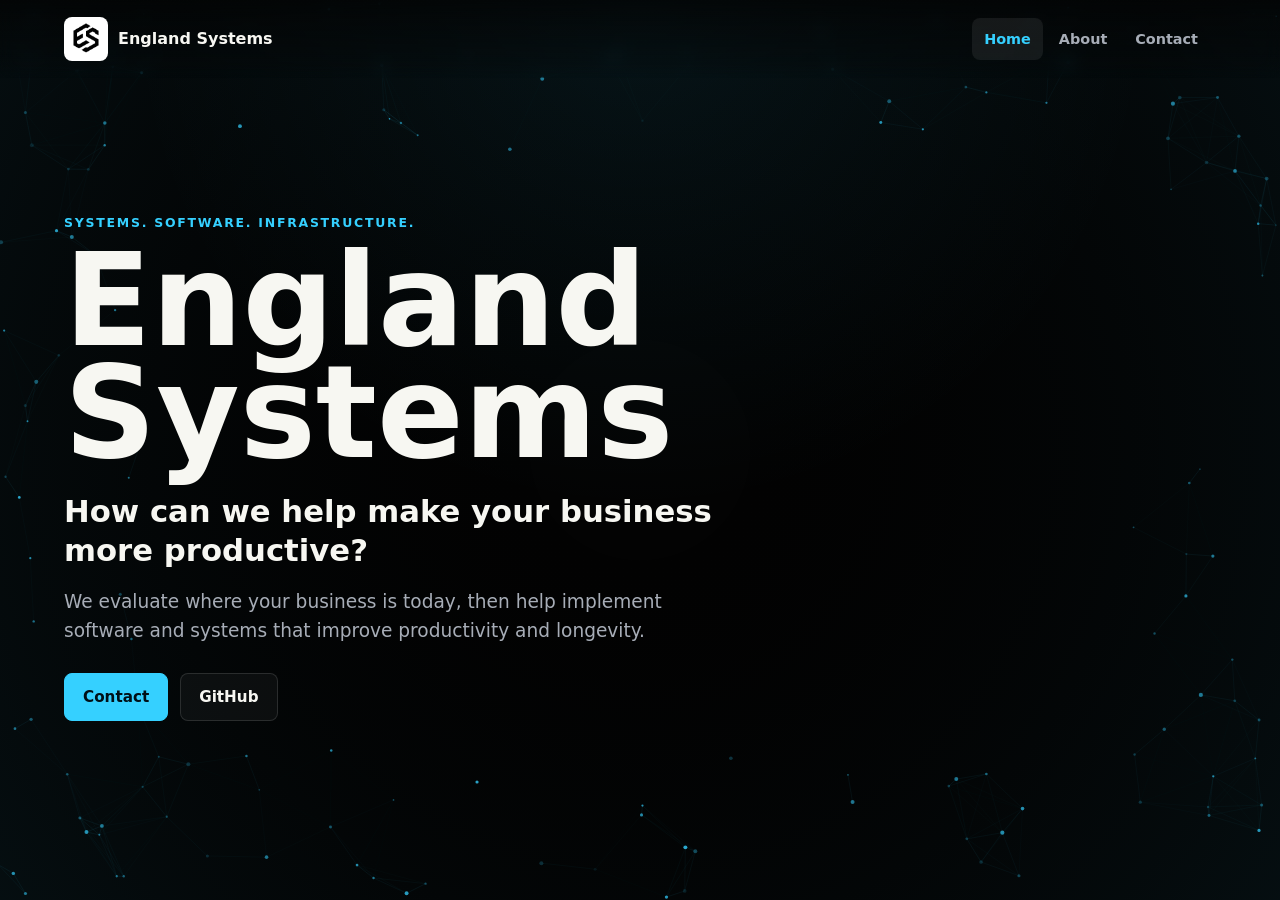
==== static/index.html @ 04001936 "init" ====
<!doctype html>
<html lang="en">
  <head>
    <meta charset="utf-8" />
    <meta name="viewport" content="width=device-width, initial-scale=1" />
    <title>England Systems</title>
    <link rel="stylesheet" href="/static/styles.css" />
  </head>
  <body data-active-section="home">
    <canvas id="edge-particles" aria-hidden="true"></canvas>

    <header class="site-header" aria-label="Primary">
      <a class="brand" href="#home" aria-label="England Systems home" data-section-link>
        <span class="brand-mark">
          <img src="/static/logo.png" alt="" />
        </span>
        <span class="brand-name">England Systems</span>
      </a>
      <button class="nav-toggle" type="button" aria-controls="primary-navigation" aria-expanded="false" aria-label="Open navigation">
        <span></span>
        <span></span>
        <span></span>
      </button>
      <nav class="site-nav" id="primary-navigation" aria-label="Page sections">
        <a href="#home" data-section-link>Home</a>
        <a href="#about" data-section-link>About</a>
        <a href="#contact" data-section-link>Contact</a>
      </nav>
    </header>

    <main class="home-page">
      <section class="hero home-section is-active" id="home" aria-labelledby="hero-title" data-section-panel>
        <div class="hero-copy">
          <p class="eyebrow">Systems. Software. Infrastructure.</p>
          <h1 id="hero-title">England Systems</h1>
          <p class="lede">
            How can we help make your business more productive?
          </p>
          <p class="hero-support">
            We evaluate where your business is today, then help implement
            software and systems that improve productivity and longevity.
          </p>
          <div class="hero-actions" aria-label="Page actions">
            <a class="button primary" href="#contact" data-section-link>Contact</a>
            <a class="button secondary" href="https://github.com/phillip-england/englandsystems">GitHub</a>
          </div>
        </div>
      </section>

      <section class="about-section home-section" id="about" aria-labelledby="about-title" data-section-panel hidden>
        <div class="about-copy">
          <p class="eyebrow">About</p>
          <div class="about-heading">
            <h2 id="about-title">From Chick-fil-A to Software Development</h2>
            <figure class="about-photo">
              <img src="/static/me.webp" alt="Phillip England" />
              <figcaption>Phillip England, founder of England Systems</figcaption>
            </figure>
          </div>
          <p>
            England Systems grew out of my work in finance across two
            Chick-fil-A locations in Tulsa, Oklahoma. I taught myself software
            development by solving real operational problems: invoices,
            translation workflows, birthday-message automation, websites,
            reporting graphs, and tools that made work clearer.
          </p>
          <p>
            The work starts by understanding how the business actually runs,
            then removing friction with practical systems, useful software,
            better documentation, or team education.
          </p>
        </div>
      </section>

      <section class="home-contact home-section" id="contact" aria-labelledby="contact-title" data-section-panel hidden>
        <div class="contact-layout">
          <form class="contact-form" action="/contact" method="post">
            <div class="form-heading">
              <p class="eyebrow">Contact</p>
              <h2 id="contact-title">How can we help?</h2>
            </div>
            <label>
              <span>Name</span>
              <input name="name" autocomplete="name" maxlength="120" required />
            </label>
            <label>
              <span>Email</span>
              <input type="email" name="email" autocomplete="email" maxlength="254" required />
            </label>
            <label>
              <span>Phone</span>
              <input type="tel" name="phone" autocomplete="tel" maxlength="40" />
            </label>
            <label>
              <span>How can we help?</span>
              <textarea name="message" maxlength="1000" data-character-counter required></textarea>
              <small class="character-count" data-character-count>1000 characters left</small>
            </label>
            <button class="button primary" type="submit">Send</button>
          </form>
        </div>
      </section>
    </main>

    <script src="/static/particles.js"></script>
    <script src="/static/app.js"></script>
  </body>
</html>
---- static/styles.css ----
:root {
  color-scheme: dark;
  --bg: #030303;
  --text: #f7f7f2;
  --muted: #a7adb7;
  --accent: #35d0ff;
  --accent-yellow: #ffd84d;
  --accent-green: #44d47e;
  --line: rgba(255, 255, 255, 0.12);
  --page-x: clamp(20px, 5vw, 64px);
  --section-top: clamp(96px, 16vh, 148px);
  --section-bottom: clamp(64px, 12vh, 112px);
}

* {
  box-sizing: border-box;
}

html,
body {
  min-height: 100%;
}

html {
  scroll-behavior: smooth;
}

body {
  margin: 0;
  overflow-x: hidden;
  background: var(--bg);
  color: var(--text);
  font-family:
    Inter, ui-sans-serif, system-ui, -apple-system, BlinkMacSystemFont, "Segoe UI",
    sans-serif;
  letter-spacing: 0;
}

body[data-active-section="about"] {
  --accent: var(--accent-yellow);
}

body[data-active-section="contact"] {
  --accent: var(--accent-green);
}

main {
  view-transition-name: page;
}

::view-transition-old(page),
::view-transition-new(page) {
  animation-duration: 420ms;
  animation-timing-function: ease;
}

::view-transition-old(page) {
  animation-name: page-fade-out;
}

::view-transition-new(page) {
  animation-name: page-fade-in;
}

@keyframes page-fade-out {
  from {
    opacity: 1;
  }

  to {
    opacity: 0;
  }
}

@keyframes page-fade-in {
  from {
    opacity: 0;
  }

  to {
    opacity: 1;
  }
}

#edge-particles {
  position: fixed;
  inset: 0;
  z-index: 0;
  width: 100%;
  height: 100%;
  pointer-events: none;
}

.site-header {
  position: fixed;
  top: 0;
  left: 0;
  z-index: 5;
  display: flex;
  align-items: center;
  justify-content: space-between;
  width: 100%;
  min-height: 66px;
  padding: 10px 12px;
  border: 0;
  border-radius: 0;
  background: transparent;
  box-shadow: none;
  pointer-events: none;
}

.brand {
  display: inline-flex;
  align-items: center;
  gap: 14px;
  color: var(--text);
  pointer-events: auto;
  text-decoration: none;
}

.brand-mark {
  display: grid;
  width: 42px;
  height: 42px;
  place-items: center;
  overflow: hidden;
  border: 1px solid var(--line);
  border-radius: 8px;
  background: #ffffff;
}

.brand-mark img {
  width: 100%;
  height: 100%;
  object-fit: cover;
}

.brand-name {
  font-size: 0.98rem;
  font-weight: 650;
}

.nav-toggle {
  position: relative;
  display: none;
  width: 40px;
  height: 40px;
  align-items: center;
  justify-content: center;
  border: 1px solid var(--line);
  border-radius: 8px;
  background: rgba(255, 255, 255, 0.08);
  cursor: pointer;
  pointer-events: auto;
}

.nav-toggle span {
  position: absolute;
  width: 18px;
  height: 2px;
  border-radius: 999px;
  background: var(--text);
  transition: transform 180ms ease, opacity 180ms ease;
}

.nav-toggle span:nth-child(1) {
  transform: translateY(-6px);
}

.nav-toggle span:nth-child(3) {
  transform: translateY(6px);
}

.nav-toggle[aria-expanded="true"] span:nth-child(1) {
  transform: rotate(45deg);
}

.nav-toggle[aria-expanded="true"] span:nth-child(2) {
  opacity: 0;
}

.nav-toggle[aria-expanded="true"] span:nth-child(3) {
  transform: rotate(-45deg);
}

.nav-toggle:focus-visible {
  outline: 2px solid var(--accent);
  outline-offset: 2px;
}

.site-nav {
  display: flex;
  align-items: center;
  gap: 4px;
  padding: 4px;
  pointer-events: auto;
}

.site-nav a {
  display: inline-flex;
  min-height: 38px;
  align-items: center;
  border-radius: 8px;
  padding: 0 13px;
  color: var(--muted);
  font-size: 0.9rem;
  font-weight: 700;
  text-decoration: none;
}

.site-nav a:hover,
.site-nav a:focus-visible,
.site-nav a[aria-current="page"] {
  background: rgba(255, 255, 255, 0.07);
  color: var(--accent);
  outline: none;
}

.home-page {
  position: relative;
  z-index: 1;
  height: 100svh;
  min-height: 100svh;
  overflow: hidden;
}

.home-section {
  position: absolute;
  inset: 0;
  opacity: 0;
  overflow-x: hidden;
  overflow-y: auto;
  pointer-events: none;
  transform: translateY(14px);
  transition:
    opacity 360ms ease,
    transform 360ms ease;
}

.home-section.is-active {
  opacity: 1;
  pointer-events: auto;
  transform: translateY(0);
}

.hero {
  position: relative;
  display: grid;
  min-height: 100%;
  align-items: center;
  justify-items: center;
  padding: clamp(112px, 17vh, 150px) clamp(20px, 5vw, 64px) 16vh;
  text-align: left;
}

.contact-page {
  --accent: var(--accent-green);
  position: relative;
  z-index: 1;
  display: grid;
  min-height: calc(100svh - 88px);
  align-items: center;
  justify-items: center;
  padding: 32px clamp(20px, 5vw, 64px) 10vh;
}

.contact-layout {
  display: grid;
  width: min(640px, 100%);
  justify-self: center;
}

.contact-form {
  position: relative;
  display: grid;
  gap: 18px;
  width: 100%;
  padding: clamp(20px, 3vw, 30px);
  overflow: hidden;
  border: 1px solid rgba(255, 255, 255, 0.18);
  border-radius: 8px;
  background:
    linear-gradient(145deg, rgba(255, 255, 255, 0.14), rgba(255, 255, 255, 0.06)),
    rgba(7, 13, 18, 0.78);
  box-shadow:
    0 24px 80px rgba(0, 0, 0, 0.34),
    inset 0 1px 0 rgba(255, 255, 255, 0.12);
  backdrop-filter: blur(18px);
}

.contact-form::before {
  content: "";
  position: absolute;
  inset: 0 0 auto;
  height: 3px;
  background: linear-gradient(90deg, var(--accent), rgba(255, 255, 255, 0.28));
  pointer-events: none;
}

.form-heading {
  display: grid;
  gap: 8px;
  margin-bottom: 8px;
  padding-bottom: 4px;
}

.form-heading .eyebrow {
  margin: 0;
}

.form-heading h1,
.form-heading h2 {
  max-width: 12ch;
  margin: 0;
  font-size: clamp(2.25rem, 7vw, 4.5rem);
  line-height: 0.98;
  letter-spacing: 0;
}

.contact-form label {
  display: grid;
  gap: 8px;
}

.contact-form span {
  color: rgba(247, 247, 242, 0.86);
  font-size: 0.82rem;
  font-weight: 700;
}

.contact-form small {
  color: var(--muted);
  font-size: 0.78rem;
}

.contact-form input,
.contact-form textarea {
  width: 100%;
  border: 1px solid rgba(255, 255, 255, 0.16);
  border-radius: 8px;
  background: rgba(0, 0, 0, 0.34);
  color: var(--text);
  font: inherit;
  line-height: 1.4;
  outline: none;
  transition:
    border-color 160ms ease,
    background 160ms ease,
    box-shadow 160ms ease;
}

.contact-form input {
  min-height: 46px;
  padding: 0 13px;
}

.contact-form textarea {
  resize: vertical;
  min-height: 150px;
  padding: 12px 13px;
}

.contact-form input:focus,
.contact-form textarea:focus {
  border-color: var(--accent);
  background: rgba(0, 0, 0, 0.44);
  box-shadow: 0 0 0 3px color-mix(in srgb, var(--accent) 24%, transparent);
}

.contact-form .button {
  width: fit-content;
  cursor: pointer;
  box-shadow: 0 12px 32px color-mix(in srgb, var(--accent) 24%, transparent);
  transition:
    transform 160ms ease,
    box-shadow 160ms ease,
    filter 160ms ease;
}

.contact-form .button:hover,
.contact-form .button:focus-visible {
  filter: brightness(1.08);
  transform: translateY(-1px);
  box-shadow: 0 16px 40px color-mix(in srgb, var(--accent) 32%, transparent);
}

.form-alert,
.form-success {
  margin: 0;
  border: 1px solid var(--line);
  border-radius: 8px;
  padding: 12px 13px;
  font-size: 0.9rem;
  line-height: 1.4;
}

.form-alert {
  border-color: rgba(255, 92, 92, 0.45);
  background: rgba(255, 92, 92, 0.12);
  color: #ffdada;
}

.form-success {
  border-color: rgba(68, 212, 126, 0.45);
  background: rgba(68, 212, 126, 0.12);
  color: #d9ffe7;
}

.inline-form {
  margin: 0;
}

.inline-form button {
  display: inline-flex;
  min-height: 38px;
  align-items: center;
  border: 0;
  border-radius: 8px;
  padding: 0 13px;
  background: transparent;
  color: var(--muted);
  cursor: pointer;
  font: inherit;
  font-size: 0.9rem;
  font-weight: 700;
}

.inline-form button:hover,
.inline-form button:focus-visible {
  background: rgba(255, 255, 255, 0.07);
  color: var(--text);
  outline: none;
}

.admin-dashboard {
  position: relative;
  z-index: 1;
  min-height: 100svh;
  padding: clamp(104px, 14vh, 132px) clamp(20px, 5vw, 64px) 10vh;
}

.admin-shell {
  display: grid;
  gap: 26px;
  width: min(900px, 100%);
}

.admin-heading {
  display: grid;
  gap: 8px;
}

.admin-heading .eyebrow {
  margin: 0;
}

.admin-heading h1 {
  max-width: none;
  margin: 0;
  font-size: clamp(2.75rem, 8vw, 6.25rem);
  line-height: 0.95;
}

.message-list {
  display: grid;
  gap: 14px;
}

.message-item {
  display: grid;
  gap: 16px;
  border: 1px solid var(--line);
  border-radius: 8px;
  padding: clamp(16px, 3vw, 24px);
  background: rgba(255, 255, 255, 0.075);
  backdrop-filter: blur(14px);
}

.message-meta {
  display: flex;
  flex-wrap: wrap;
  gap: 12px 20px;
  align-items: start;
  justify-content: space-between;
}

.message-meta h2 {
  margin: 0 0 5px;
  font-size: 1.1rem;
}

.message-meta a,
.message-meta time {
  color: var(--muted);
  font-size: 0.9rem;
}

.message-meta a {
  display: block;
}

.message-item p {
  margin: 0;
  color: var(--text);
  font-size: 1rem;
  line-height: 1.6;
  white-space: pre-wrap;
}

.message-item form {
  margin: 0;
}

.button.danger {
  color: #ffdada;
}

.empty-state {
  margin: 0;
  border-top: 1px solid var(--line);
  padding-top: 18px;
  color: var(--muted);
}

.hero-copy {
  width: min(760px, 100%);
  max-width: 760px;
}

.hero h1,
.hero .lede {
  margin-right: 0;
  margin-left: 0;
}

.about-section {
  --accent: var(--accent-yellow);
  display: grid;
  grid-template-columns: minmax(0, 1fr);
  min-height: 100%;
  align-items: center;
  padding: 13vh clamp(20px, 5vw, 64px) 13vh;
}

.about-copy {
  max-width: 760px;
}

.about-heading {
  display: flex;
  align-items: flex-start;
  gap: clamp(14px, 2vw, 24px);
}

.about-copy h2 {
  max-width: 13ch;
  margin: 0;
  font-size: clamp(2.55rem, 5vw, 5.5rem);
  line-height: 1;
  letter-spacing: 0;
}

.about-copy p {
  max-width: 650px;
  margin: 26px 0 0;
  color: var(--muted);
  font-size: clamp(1rem, 1.6vw, 1.16rem);
  line-height: 1.65;
}

.about-photo {
  flex: 0 0 clamp(82px, 10vw, 128px);
  margin: 0;
}

.about-photo img {
  display: block;
  width: 100%;
  aspect-ratio: 1;
  border: 1px solid var(--line);
  border-left: 4px solid var(--accent);
  border-radius: 50%;
  object-fit: cover;
  opacity: 0.88;
}

.about-photo figcaption {
  position: absolute;
  width: 1px;
  height: 1px;
  overflow: hidden;
  clip: rect(0 0 0 0);
  white-space: nowrap;
}

.home-contact {
  --accent: var(--accent-green);
  display: grid;
  min-height: 100%;
  align-items: center;
  padding: 13vh clamp(20px, 5vw, 64px) 14vh;
}

.home-contact .contact-form {
  border-color: rgba(68, 212, 126, 0.34);
  background:
    linear-gradient(145deg, rgba(68, 212, 126, 0.16), rgba(255, 255, 255, 0.055)),
    rgba(7, 18, 13, 0.82);
}

.home-contact .contact-form input:focus,
.home-contact .contact-form textarea:focus {
  border-color: var(--accent-green);
}

.eyebrow {
  margin: 0 0 18px;
  color: var(--accent);
  font-size: 0.82rem;
  font-weight: 700;
  letter-spacing: 0.14em;
  text-transform: uppercase;
}

h1 {
  max-width: 11ch;
  margin: 0;
  font-size: clamp(4rem, 13vw, 10.5rem);
  line-height: 0.88;
  letter-spacing: 0;
}

.lede {
  max-width: 720px;
  margin: 28px 0 0;
  color: var(--text);
  font-size: clamp(1.35rem, 2.7vw, 2rem);
  font-weight: 700;
  line-height: 1.25;
}

.hero-support {
  max-width: 640px;
  margin: 18px 0 0;
  color: var(--muted);
  font-size: clamp(1rem, 1.55vw, 1.18rem);
  line-height: 1.6;
}

.hero-actions {
  display: flex;
  flex-wrap: wrap;
  gap: 12px;
  justify-content: flex-start;
  margin-top: 34px;
}

.button {
  display: inline-flex;
  min-height: 46px;
  align-items: center;
  justify-content: center;
  border: 1px solid var(--line);
  border-radius: 8px;
  padding: 0 18px;
  color: var(--text);
  font-size: 0.95rem;
  font-weight: 700;
  text-decoration: none;
}

.button.primary {
  border-color: var(--accent);
  background: var(--accent);
  color: #001018;
}

.button.secondary {
  background: rgba(255, 255, 255, 0.04);
}

@media (max-width: 640px) {
  .site-header {
    top: 0;
    width: 100%;
    min-height: 60px;
    padding: 8px;
  }

  .brand-mark {
    width: 36px;
    height: 36px;
  }

  .brand {
    gap: 10px;
  }

  .brand-name {
    max-width: 88px;
    font-size: 0.86rem;
    line-height: 1.1;
  }

  .nav-toggle {
    display: inline-flex;
  }

  .site-nav {
    position: absolute;
    top: calc(100% + 4px);
    right: 8px;
    display: grid;
    min-width: 168px;
    gap: 4px;
    padding: 6px;
    border: 1px solid var(--line);
    border-radius: 8px;
    background: rgba(7, 13, 18, 0.92);
    box-shadow: 0 18px 42px rgba(0, 0, 0, 0.28);
    opacity: 0;
    pointer-events: none;
    transform: translateY(-6px);
    transition: opacity 160ms ease, transform 160ms ease;
    backdrop-filter: blur(16px);
  }

  .site-header.nav-open .site-nav {
    opacity: 1;
    pointer-events: auto;
    transform: translateY(0);
  }

  .site-nav a {
    min-height: 40px;
    justify-content: flex-start;
    padding: 0 12px;
    font-size: 0.88rem;
  }

  .inline-form button {
    width: 100%;
    min-height: 40px;
    justify-content: flex-start;
    padding: 0 12px;
    font-size: 0.88rem;
  }

  .hero {
    min-height: 100%;
    padding-top: 104px;
    padding-bottom: 12vh;
  }

  .about-section {
    grid-template-columns: 1fr;
    min-height: 100%;
    padding-top: 10vh;
    padding-bottom: 12vh;
  }

  .about-copy h2 {
    font-size: clamp(2.7rem, 12vw, 4.5rem);
  }

  .contact-page {
    min-height: calc(100svh - 76px);
    padding-top: 24px;
    padding-bottom: 8vh;
  }

  .home-contact {
    min-height: 100%;
    padding-top: 10vh;
    padding-bottom: 10vh;
  }

  .form-heading h1,
  .form-heading h2 {
    font-size: clamp(2.25rem, 13vw, 4rem);
  }

  .admin-dashboard {
    padding-top: 92px;
  }

  h1 {
    font-size: clamp(3.6rem, 19vw, 6.5rem);
  }
}

/* Mobile-first layout pass */
html {
  scroll-padding-top: 74px;
}

body {
  background:
    radial-gradient(circle at 50% 0%, rgba(53, 208, 255, 0.08), transparent 32rem),
    var(--bg);
}

.site-header {
  min-height: 64px;
  padding: 8px var(--page-x);
  background: linear-gradient(180deg, rgba(3, 3, 3, 0.88), rgba(3, 3, 3, 0.48) 72%, transparent);
  pointer-events: auto;
  backdrop-filter: blur(8px);
}

.brand {
  gap: 10px;
}

.brand-mark {
  width: 38px;
  height: 38px;
}

.brand-name {
  max-width: 112px;
  font-size: 0.9rem;
  line-height: 1.05;
}

.nav-toggle {
  display: inline-flex;
  flex: 0 0 auto;
}

.site-nav {
  position: absolute;
  top: calc(100% + 4px);
  right: var(--page-x);
  display: grid;
  min-width: 176px;
  gap: 4px;
  padding: 6px;
  border: 1px solid var(--line);
  border-radius: 8px;
  background: rgba(7, 13, 18, 0.94);
  box-shadow: 0 18px 42px rgba(0, 0, 0, 0.28);
  opacity: 0;
  pointer-events: none;
  transform: translateY(-6px);
  transition: opacity 160ms ease, transform 160ms ease;
  backdrop-filter: blur(16px);
}

.site-header.nav-open .site-nav {
  opacity: 1;
  pointer-events: auto;
  transform: translateY(0);
}

.site-nav a,
.inline-form button {
  min-height: 42px;
  justify-content: flex-start;
  padding: 0 12px;
  font-size: 0.9rem;
}

.hero {
  min-height: 100%;
  align-items: start;
  justify-items: start;
  padding: var(--section-top) var(--page-x) var(--section-bottom);
}

.hero-copy,
.about-copy,
.contact-layout {
  width: 100%;
  max-width: none;
  justify-self: start;
}

.eyebrow {
  margin-bottom: 14px;
  font-size: 0.78rem;
  line-height: 1.3;
}

h1 {
  max-width: 9ch;
  font-size: clamp(3.35rem, 17vw, 5rem);
  line-height: 0.9;
}

.lede {
  margin-top: 22px;
  font-size: clamp(1.12rem, 5.4vw, 1.45rem);
  line-height: 1.28;
}

.hero-support {
  margin-top: 16px;
  font-size: 1rem;
  line-height: 1.58;
}

.hero-actions {
  display: grid;
  grid-template-columns: minmax(0, 1fr) minmax(0, 1fr);
  gap: 10px;
  width: 100%;
  margin-top: 28px;
}

.button {
  min-height: 48px;
  padding: 0 14px;
}

.about-section {
  grid-template-columns: 1fr;
  min-height: 100%;
  align-items: start;
  padding: var(--section-top) var(--page-x) var(--section-bottom);
}

.about-heading {
  gap: 12px;
}

.about-copy h2 {
  max-width: 13ch;
  font-size: clamp(2.25rem, 9.4vw, 3.15rem);
  line-height: 1.04;
}

.about-copy p {
  margin-top: 18px;
  font-size: 1rem;
  line-height: 1.62;
}

.about-photo {
  flex-basis: 76px;
}

.home-contact {
  min-height: 100%;
  align-items: start;
  padding: var(--section-top) var(--page-x) var(--section-bottom);
}

.contact-page {
  min-height: 100svh;
  align-items: start;
  padding: var(--section-top) var(--page-x) var(--section-bottom);
}

.contact-form {
  gap: 16px;
  padding: clamp(22px, 6vw, 28px);
}

.form-heading h1,
.form-heading h2 {
  max-width: 10ch;
  font-size: clamp(2.15rem, 9.6vw, 3.15rem);
  line-height: 1.02;
}

.contact-form input {
  min-height: 48px;
}

.contact-form textarea {
  min-height: 138px;
}

.contact-form .button {
  width: 100%;
}

@media (max-width: 380px) {
  .brand-name {
    max-width: 86px;
  }

  .hero-actions {
    grid-template-columns: 1fr;
  }

  h1 {
    font-size: clamp(3rem, 16vw, 4.25rem);
  }
}

@media (min-width: 760px) {
  html {
    scroll-padding-top: 88px;
  }

  .site-header {
    min-height: 72px;
    padding: 12px var(--page-x);
    background: linear-gradient(180deg, rgba(3, 3, 3, 0.72), rgba(3, 3, 3, 0.22) 78%, transparent);
  }

  .brand-mark {
    width: 44px;
    height: 44px;
  }

  .brand-name {
    max-width: none;
    font-size: 1rem;
  }

  .nav-toggle {
    display: none;
  }

  .site-nav {
    position: static;
    display: flex;
    min-width: 0;
    border: 0;
    background: transparent;
    box-shadow: none;
    opacity: 1;
    pointer-events: auto;
    transform: none;
    backdrop-filter: none;
  }

  .site-nav a {
    justify-content: center;
  }

  .hero {
    align-items: center;
    justify-items: start;
    padding: var(--section-top) var(--page-x) var(--section-bottom);
  }

  .hero-copy {
    width: min(760px, 100%);
  }

  h1 {
    max-width: 11ch;
    font-size: clamp(5rem, 10vw, 10.5rem);
    line-height: 0.88;
  }

  .lede {
    font-size: clamp(1.4rem, 2.4vw, 2rem);
  }

  .hero-support {
    font-size: clamp(1rem, 1.45vw, 1.18rem);
  }

  .hero-actions {
    display: flex;
    width: auto;
    gap: 12px;
  }

  .button {
    padding: 0 18px;
  }

  .about-section {
    grid-template-columns: minmax(0, 1fr);
    min-height: 100%;
    align-items: center;
    justify-items: start;
    padding: var(--section-top) var(--page-x) var(--section-bottom);
  }

  .about-copy {
    max-width: 760px;
  }

  .about-copy h2 {
    max-width: 13ch;
    font-size: clamp(3.25rem, 5vw, 5.5rem);
  }

  .about-copy p {
    max-width: 650px;
    font-size: clamp(1rem, 1.35vw, 1.16rem);
  }

  .home-contact {
    min-height: 100%;
    align-items: center;
    justify-items: start;
    padding: var(--section-top) var(--page-x) var(--section-bottom);
  }

  .contact-layout {
    width: min(640px, 100%);
  }

  .contact-page {
    align-items: center;
    justify-items: start;
    padding: var(--section-top) var(--page-x) var(--section-bottom);
  }

  .contact-form {
    gap: 18px;
    padding: clamp(24px, 3vw, 30px);
  }

  .form-heading h1,
  .form-heading h2 {
    font-size: clamp(2.75rem, 5.2vw, 4.5rem);
  }

  .contact-form .button {
    width: fit-content;
  }
}
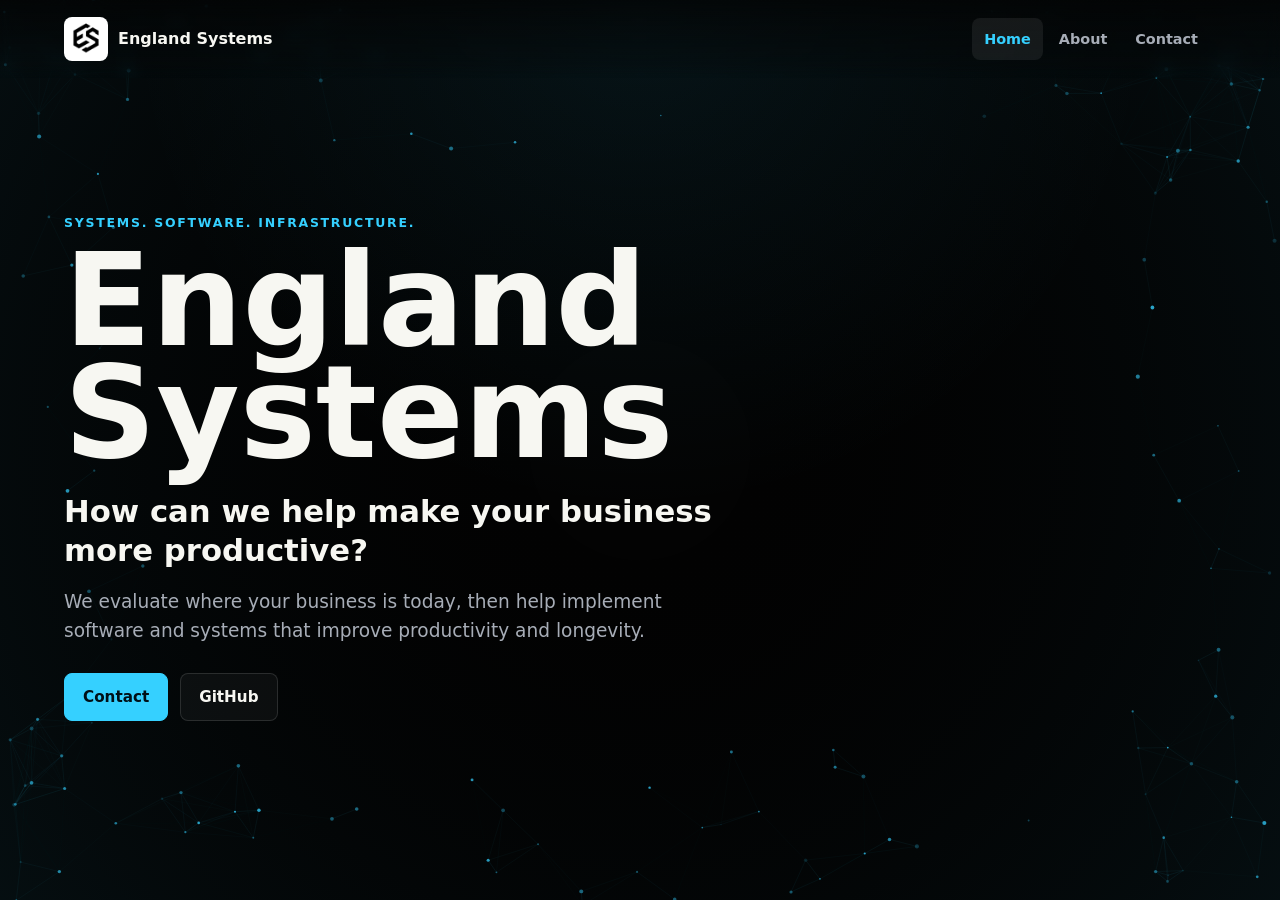
==== commit 5b2d3068: "resized logo" ====
--- a/static/index.html
+++ b/static/index.html
@@ -12,7 +12,7 @@
     <header class="site-header" aria-label="Primary">
       <a class="brand" href="#home" aria-label="England Systems home" data-section-link>
         <span class="brand-mark">
-          <img src="/static/logo.png" alt="" />
+          <img src="/static/logo.webp" alt="" />
         </span>
         <span class="brand-name">England Systems</span>
       </a>
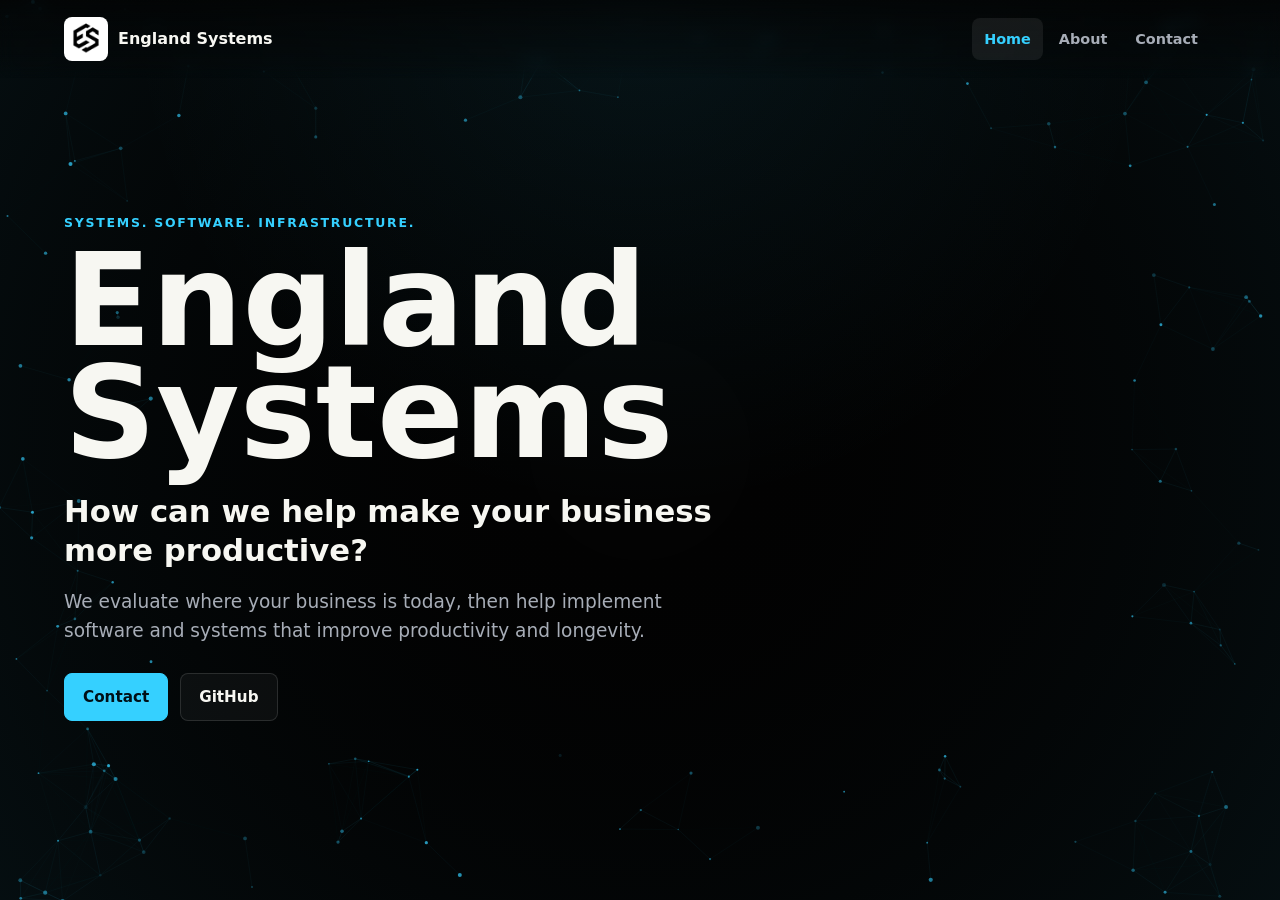
==== commit 5f10a544: "fixed phone form" ====
--- a/static/index.html
+++ b/static/index.html
@@ -74,7 +74,7 @@
 
       <section class="home-contact home-section" id="contact" aria-labelledby="contact-title" data-section-panel hidden>
         <div class="contact-layout">
-          <form class="contact-form" action="/contact" method="post">
+          <form class="contact-form" action="/contact" method="post" data-contact-form>
             <div class="form-heading">
               <p class="eyebrow">Contact</p>
               <h2 id="contact-title">How can we help?</h2>
@@ -89,7 +89,7 @@
             </label>
             <label>
               <span>Phone</span>
-              <input type="tel" name="phone" autocomplete="tel" maxlength="40" />
+              <input type="tel" name="phone" autocomplete="tel" inputmode="tel" maxlength="40" pattern="[+]?[0-9 ().-]*[0-9][0-9 ().-]*" title="Enter a phone number using 7 to 15 digits." />
             </label>
             <label>
               <span>How can we help?</span>
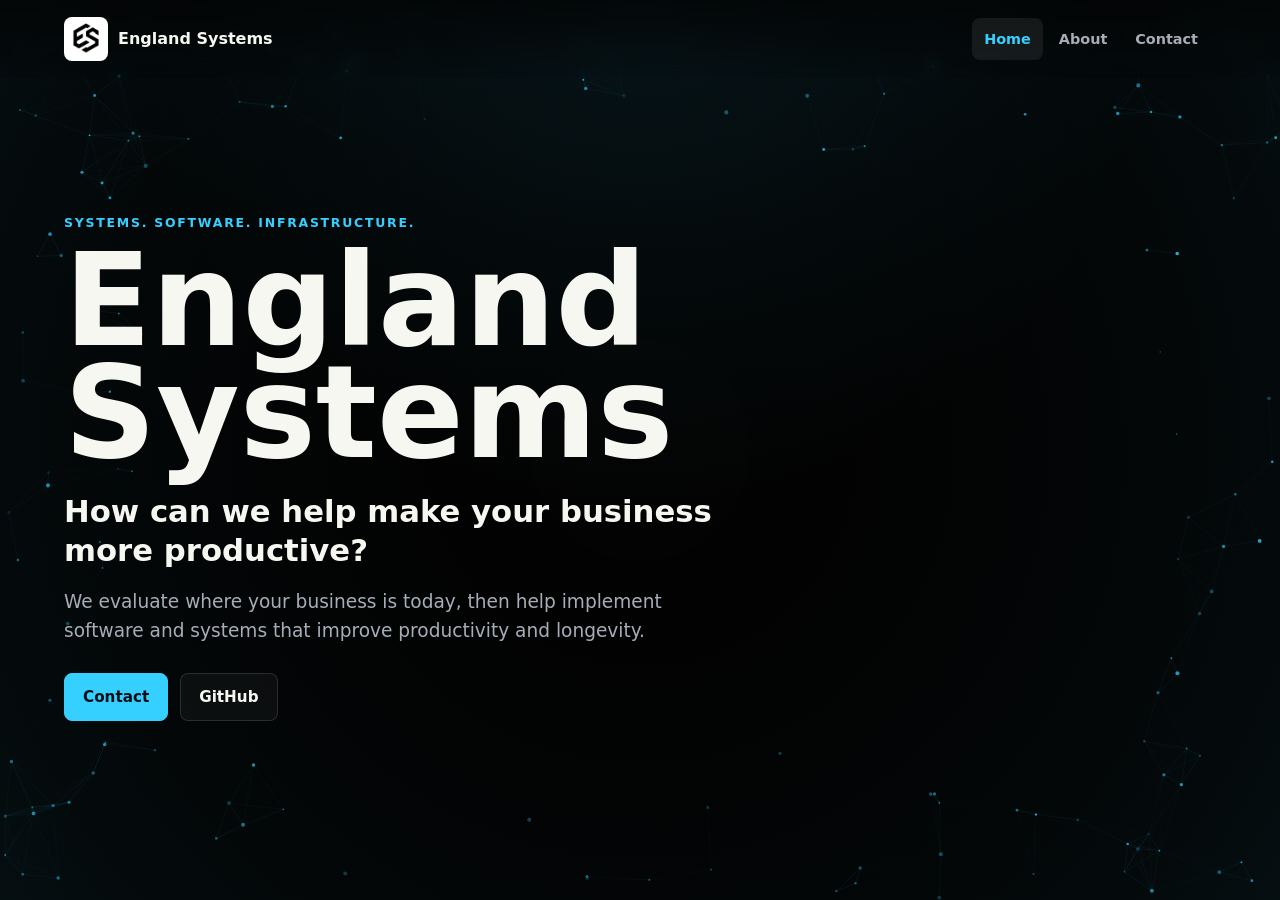
==== commit 984b0aec: "remobev title from contact form" ====
--- a/static/index.html
+++ b/static/index.html
@@ -77,7 +77,6 @@
           <form class="contact-form" action="/contact" method="post" data-contact-form>
             <div class="form-heading">
               <p class="eyebrow">Contact</p>
-              <h2 id="contact-title">How can we help?</h2>
             </div>
             <label>
               <span>Name</span>
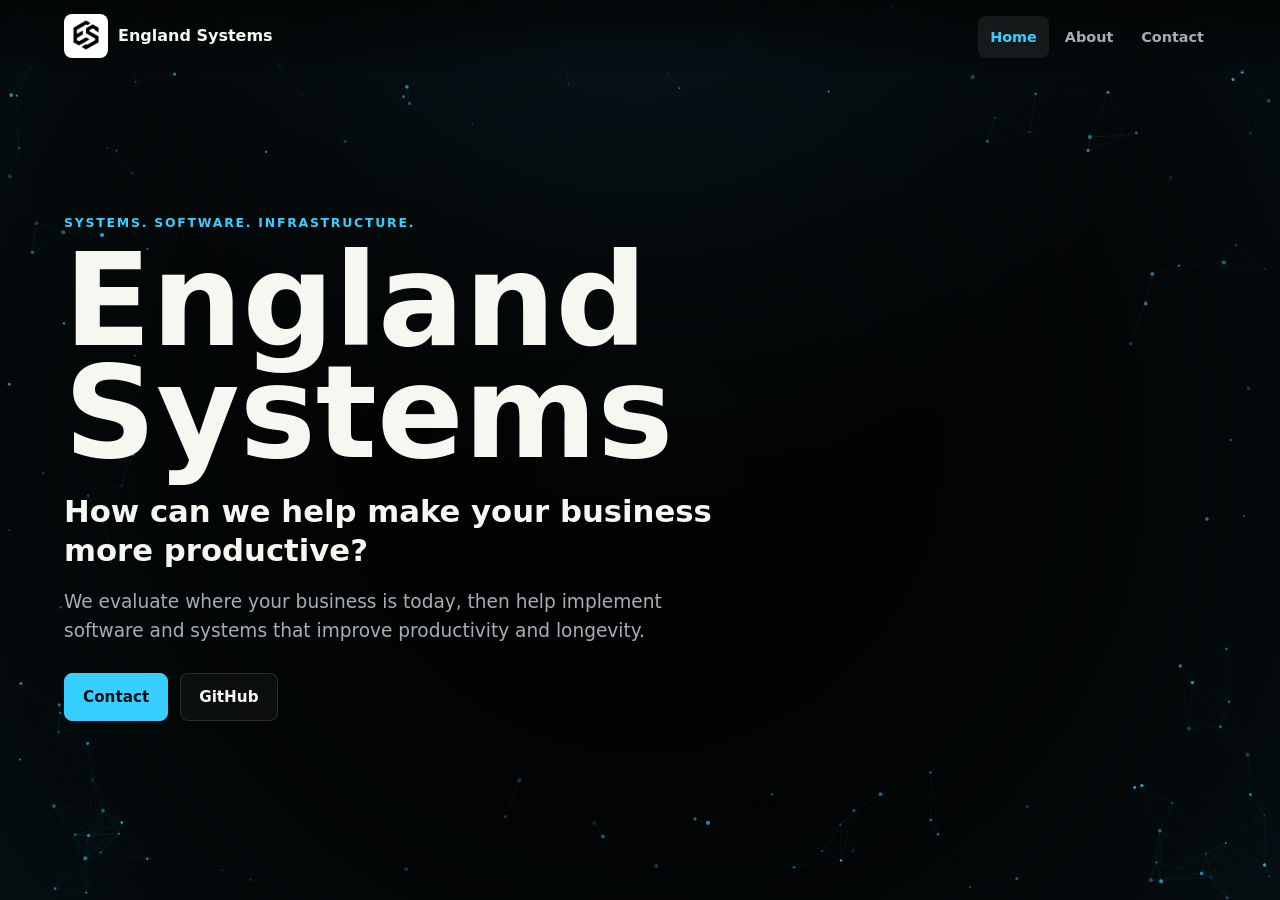
==== commit 9f961212: "working on navbar" ====
--- a/static/index.html
+++ b/static/index.html
@@ -16,11 +16,6 @@
         </span>
         <span class="brand-name">England Systems</span>
       </a>
-      <button class="nav-toggle" type="button" aria-controls="primary-navigation" aria-expanded="false" aria-label="Open navigation">
-        <span></span>
-        <span></span>
-        <span></span>
-      </button>
       <nav class="site-nav" id="primary-navigation" aria-label="Page sections">
         <a href="#home" data-section-link>Home</a>
         <a href="#about" data-section-link>About</a>
--- a/static/styles.css
+++ b/static/styles.css
@@ -140,54 +140,6 @@
   font-weight: 650;
 }
 
-.nav-toggle {
-  position: relative;
-  display: none;
-  width: 40px;
-  height: 40px;
-  align-items: center;
-  justify-content: center;
-  border: 1px solid var(--line);
-  border-radius: 8px;
-  background: rgba(255, 255, 255, 0.08);
-  cursor: pointer;
-  pointer-events: auto;
-}
-
-.nav-toggle span {
-  position: absolute;
-  width: 18px;
-  height: 2px;
-  border-radius: 999px;
-  background: var(--text);
-  transition: transform 180ms ease, opacity 180ms ease;
-}
-
-.nav-toggle span:nth-child(1) {
-  transform: translateY(-6px);
-}
-
-.nav-toggle span:nth-child(3) {
-  transform: translateY(6px);
-}
-
-.nav-toggle[aria-expanded="true"] span:nth-child(1) {
-  transform: rotate(45deg);
-}
-
-.nav-toggle[aria-expanded="true"] span:nth-child(2) {
-  opacity: 0;
-}
-
-.nav-toggle[aria-expanded="true"] span:nth-child(3) {
-  transform: rotate(-45deg);
-}
-
-.nav-toggle:focus-visible {
-  outline: 2px solid var(--accent);
-  outline-offset: 2px;
-}
-
 .site-nav {
   display: flex;
   align-items: center;
@@ -702,33 +654,12 @@
     line-height: 1.1;
   }
 
-  .nav-toggle {
-    display: inline-flex;
-  }
-
   .site-nav {
-    position: absolute;
-    top: calc(100% + 4px);
-    right: 8px;
-    display: grid;
-    min-width: 168px;
+    position: static;
+    display: flex;
+    min-width: 0;
     gap: 4px;
-    padding: 6px;
-    border: 1px solid var(--line);
-    border-radius: 8px;
-    background: rgba(7, 13, 18, 0.92);
-    box-shadow: 0 18px 42px rgba(0, 0, 0, 0.28);
-    opacity: 0;
-    pointer-events: none;
-    transform: translateY(-6px);
-    transition: opacity 160ms ease, transform 160ms ease;
-    backdrop-filter: blur(16px);
-  }
-
-  .site-header.nav-open .site-nav {
-    opacity: 1;
     pointer-events: auto;
-    transform: translateY(0);
   }
 
   .site-nav a {
@@ -791,7 +722,13 @@
 
 /* Mobile-first layout pass */
 html {
-  scroll-padding-top: 74px;
+  scroll-padding-top: 104px;
+}
+
+@media (max-width: 759px) {
+  :root {
+    --section-top: clamp(112px, 16vh, 148px);
+  }
 }
 
 body {
@@ -801,6 +738,9 @@
 }
 
 .site-header {
+  flex-direction: column;
+  align-items: flex-start;
+  justify-content: flex-start;
   min-height: 64px;
   padding: 8px var(--page-x);
   background: linear-gradient(180deg, rgba(3, 3, 3, 0.88), rgba(3, 3, 3, 0.48) 72%, transparent);
@@ -823,34 +763,13 @@
   line-height: 1.05;
 }
 
-.nav-toggle {
-  display: inline-flex;
-  flex: 0 0 auto;
-}
-
 .site-nav {
-  position: absolute;
-  top: calc(100% + 4px);
-  right: var(--page-x);
-  display: grid;
-  min-width: 176px;
+  position: static;
+  display: flex;
+  min-width: 0;
   gap: 4px;
-  padding: 6px;
-  border: 1px solid var(--line);
-  border-radius: 8px;
-  background: rgba(7, 13, 18, 0.94);
-  box-shadow: 0 18px 42px rgba(0, 0, 0, 0.28);
-  opacity: 0;
-  pointer-events: none;
-  transform: translateY(-6px);
-  transition: opacity 160ms ease, transform 160ms ease;
-  backdrop-filter: blur(16px);
-}
-
-.site-header.nav-open .site-nav {
-  opacity: 1;
+  padding: 2px 0 0;
   pointer-events: auto;
-  transform: translateY(0);
 }
 
 .site-nav a,
@@ -996,6 +915,9 @@
   }
 
   .site-header {
+    flex-direction: row;
+    align-items: center;
+    justify-content: space-between;
     min-height: 72px;
     padding: 12px var(--page-x);
     background: linear-gradient(180deg, rgba(3, 3, 3, 0.72), rgba(3, 3, 3, 0.22) 78%, transparent);
@@ -1009,10 +931,6 @@
   .brand-name {
     max-width: none;
     font-size: 1rem;
-  }
-
-  .nav-toggle {
-    display: none;
   }
 
   .site-nav {
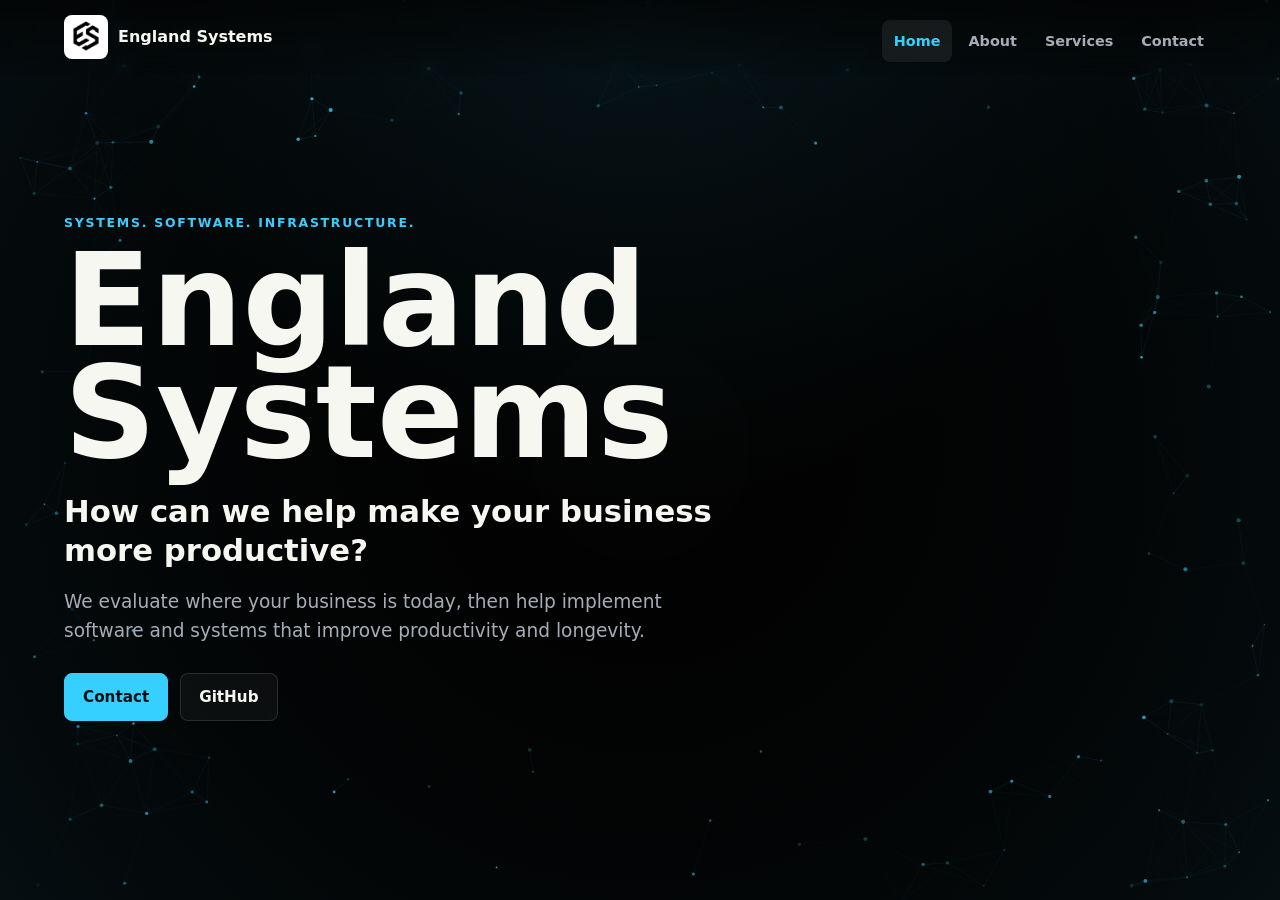
==== commit 7f0544d9: "added services page" ====
--- a/static/index.html
+++ b/static/index.html
@@ -19,6 +19,7 @@
       <nav class="site-nav" id="primary-navigation" aria-label="Page sections">
         <a href="#home" data-section-link>Home</a>
         <a href="#about" data-section-link>About</a>
+        <a href="#services" data-section-link>Services</a>
         <a href="#contact" data-section-link>Contact</a>
       </nav>
     </header>
@@ -67,6 +68,55 @@
         </div>
       </section>
 
+      <section class="services-section home-section" id="services" aria-labelledby="services-title" data-section-panel hidden>
+        <div class="services-copy">
+          <p class="eyebrow">Services</p>
+          <div class="services-heading">
+            <h2 id="services-title">Practical websites and software for growing businesses</h2>
+            <p>
+              England Systems builds web tools around the work your business
+              actually needs done: establishing trust online, explaining your
+              services clearly, or streamlining daily operations.
+            </p>
+          </div>
+          <div class="service-list" aria-label="Available services">
+            <article class="service-item">
+              <h3>Basic Websites</h3>
+              <p>
+                Lean, professional sites for branding and web presence. This is
+                a strong fit for landing pages, small business sites,
+                photography portfolios, and simple pages that make it easy for
+                people to understand who you are and contact you.
+              </p>
+            </article>
+            <article class="service-item">
+              <h3>Business-Class Websites</h3>
+              <p>
+                Larger sites with more structure, depth, and content. These may
+                include nested pages, educational resources, service libraries,
+                documentation, or other material that goes beyond a simple
+                brand presence.
+              </p>
+            </article>
+            <article class="service-item">
+              <h3>Web Applications</h3>
+              <p>
+                Custom software for operational workflows, including time punch
+                systems, scheduling tools, inventory tracking, invoicing,
+                reporting dashboards, and data visualization software.
+              </p>
+            </article>
+            <article class="service-item">
+              <h3>Hosting</h3>
+              <p>
+                Hosting and deployment support tailored to the size, traffic,
+                security, and maintenance needs of the project.
+              </p>
+            </article>
+          </div>
+        </div>
+      </section>
+
       <section class="home-contact home-section" id="contact" aria-labelledby="contact-title" data-section-panel hidden>
         <div class="contact-layout">
           <form class="contact-form" action="/contact" method="post" data-contact-form>
--- a/static/styles.css
+++ b/static/styles.css
@@ -38,6 +38,10 @@
 
 body[data-active-section="about"] {
   --accent: var(--accent-yellow);
+}
+
+body[data-active-section="services"] {
+  --accent: #ff7a59;
 }
 
 body[data-active-section="contact"] {
@@ -521,7 +525,7 @@
 }
 
 .about-photo {
-  flex: 0 0 clamp(82px, 10vw, 128px);
+  flex: 0 0 clamp(128px, 16vw, 216px);
   margin: 0;
 }
 
@@ -543,6 +547,73 @@
   overflow: hidden;
   clip: rect(0 0 0 0);
   white-space: nowrap;
+}
+
+.services-section {
+  --accent: #ff7a59;
+  display: grid;
+  min-height: 100%;
+  align-items: center;
+  padding: 13vh clamp(20px, 5vw, 64px) 13vh;
+}
+
+.services-copy {
+  display: grid;
+  gap: 28px;
+  width: min(1080px, 100%);
+}
+
+.services-heading {
+  display: grid;
+  grid-template-columns: minmax(0, 0.9fr) minmax(260px, 0.65fr);
+  gap: clamp(20px, 5vw, 56px);
+  align-items: end;
+}
+
+.services-heading h2 {
+  margin: 0;
+  font-size: clamp(2.55rem, 5vw, 5.5rem);
+  line-height: 1;
+  letter-spacing: 0;
+}
+
+.services-heading p {
+  margin: 0;
+  color: var(--muted);
+  font-size: clamp(1rem, 1.35vw, 1.12rem);
+  line-height: 1.6;
+}
+
+.service-list {
+  display: grid;
+  grid-template-columns: repeat(4, minmax(0, 1fr));
+  gap: 12px;
+}
+
+.service-item {
+  display: grid;
+  gap: 12px;
+  align-content: start;
+  min-height: 250px;
+  border: 1px solid var(--line);
+  border-top: 3px solid var(--accent);
+  border-radius: 8px;
+  padding: clamp(16px, 2.3vw, 22px);
+  background: rgba(255, 255, 255, 0.07);
+  backdrop-filter: blur(14px);
+}
+
+.service-item h3 {
+  margin: 0;
+  font-size: clamp(1.05rem, 1.6vw, 1.28rem);
+  line-height: 1.2;
+}
+
+.service-item p {
+  margin: 0;
+  color: var(--muted);
+  font-size: 0.95rem;
+  line-height: 1.58;
 }
 
 .home-contact {
@@ -768,7 +839,7 @@
   display: flex;
   min-width: 0;
   gap: 4px;
-  padding: 2px 0 0;
+  padding: 8px 0 0;
   pointer-events: auto;
 }
 
@@ -789,6 +860,7 @@
 
 .hero-copy,
 .about-copy,
+.services-copy,
 .contact-layout {
   width: 100%;
   max-width: none;
@@ -856,7 +928,48 @@
 }
 
 .about-photo {
-  flex-basis: 76px;
+  flex-basis: 116px;
+}
+
+.services-section {
+  min-height: 100%;
+  align-items: start;
+  padding: var(--section-top) var(--page-x) var(--section-bottom);
+}
+
+.services-copy {
+  gap: 22px;
+}
+
+.services-heading {
+  grid-template-columns: 1fr;
+  gap: 16px;
+}
+
+.services-heading h2 {
+  font-size: clamp(2.25rem, 9.4vw, 3.15rem);
+  line-height: 1.04;
+}
+
+.services-heading p {
+  font-size: 1rem;
+  line-height: 1.62;
+}
+
+.service-list {
+  grid-template-columns: 1fr;
+  gap: 10px;
+}
+
+.service-item {
+  min-height: auto;
+  gap: 8px;
+  padding: 16px;
+}
+
+.service-item p {
+  font-size: 0.94rem;
+  line-height: 1.52;
 }
 
 .home-contact {
@@ -1006,6 +1119,42 @@
     font-size: clamp(1rem, 1.35vw, 1.16rem);
   }
 
+  .services-section {
+    min-height: 100%;
+    align-items: center;
+    justify-items: start;
+    padding: var(--section-top) var(--page-x) var(--section-bottom);
+  }
+
+  .services-copy {
+    width: min(1080px, 100%);
+    gap: 28px;
+  }
+
+  .services-heading {
+    grid-template-columns: minmax(0, 0.9fr) minmax(260px, 0.65fr);
+    gap: clamp(20px, 5vw, 56px);
+  }
+
+  .services-heading h2 {
+    font-size: clamp(3.25rem, 5vw, 5.5rem);
+  }
+
+  .services-heading p {
+    font-size: clamp(1rem, 1.35vw, 1.12rem);
+  }
+
+  .service-list {
+    grid-template-columns: repeat(2, minmax(0, 1fr));
+    gap: 12px;
+  }
+
+  .service-item {
+    min-height: 210px;
+    gap: 12px;
+    padding: clamp(18px, 2.3vw, 22px);
+  }
+
   .home-contact {
     min-height: 100%;
     align-items: center;
@@ -1037,3 +1186,24 @@
     width: fit-content;
   }
 }
+
+@media (min-width: 1120px) {
+  .service-list {
+    grid-template-columns: repeat(4, minmax(0, 1fr));
+  }
+
+  .service-item {
+    min-height: 250px;
+  }
+}
+
+@media (max-width: 430px) {
+  .site-nav {
+    width: 100%;
+  }
+
+  .site-nav a {
+    padding: 0 8px;
+    font-size: 0.82rem;
+  }
+}
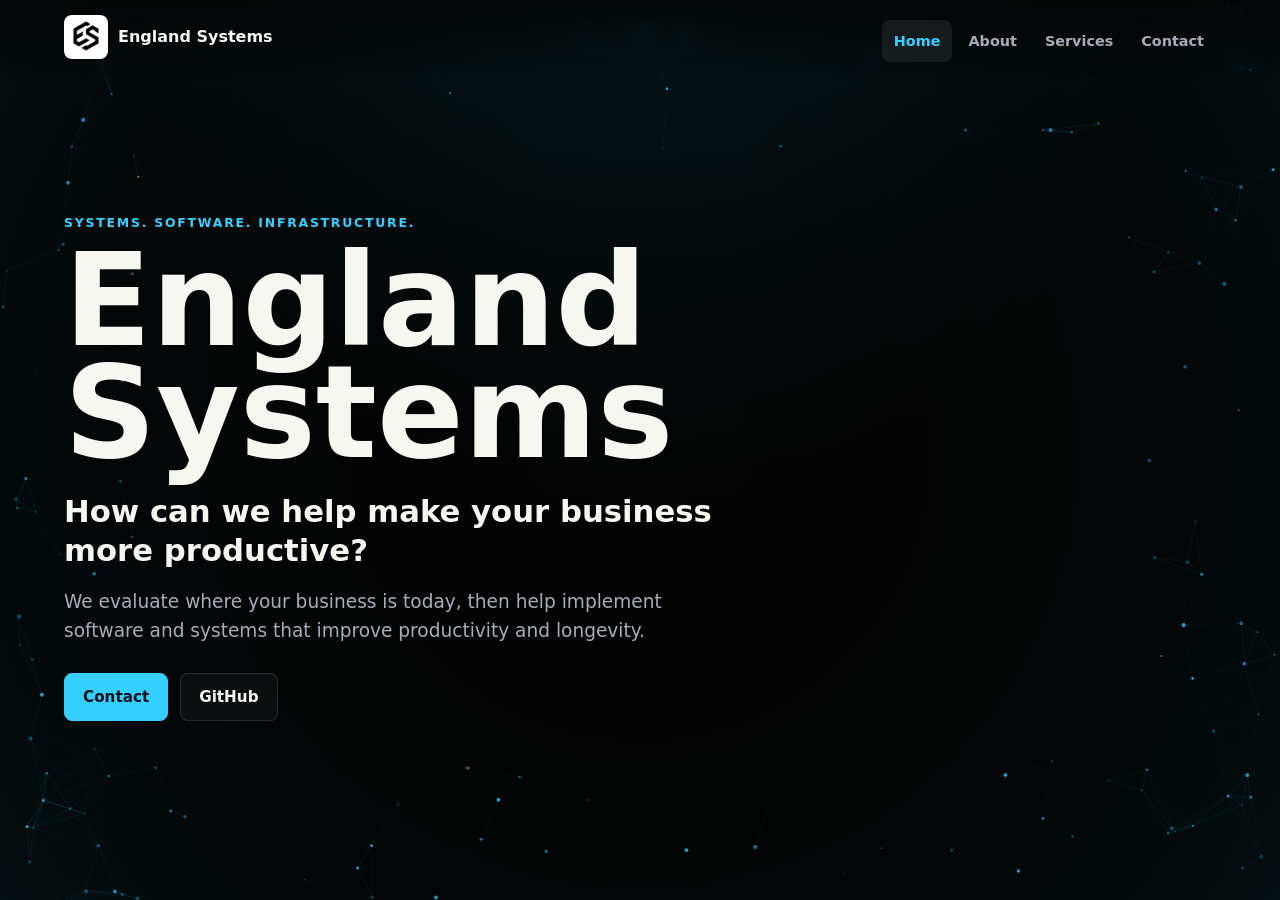
==== commit 0fea0529: "added red particals in service section" ====
--- a/static/index.html
+++ b/static/index.html
@@ -38,7 +38,7 @@
           </p>
           <div class="hero-actions" aria-label="Page actions">
             <a class="button primary" href="#contact" data-section-link>Contact</a>
-            <a class="button secondary" href="https://github.com/phillip-england/englandsystems">GitHub</a>
+            <a class="button secondary" href="https://github.com/englandsystems">GitHub</a>
           </div>
         </div>
       </section>
--- a/static/styles.css
+++ b/static/styles.css
@@ -4,6 +4,7 @@
   --text: #f7f7f2;
   --muted: #a7adb7;
   --accent: #35d0ff;
+  --accent-red: #ff3b30;
   --accent-yellow: #ffd84d;
   --accent-green: #44d47e;
   --line: rgba(255, 255, 255, 0.12);
@@ -41,7 +42,7 @@
 }
 
 body[data-active-section="services"] {
-  --accent: #ff7a59;
+  --accent: var(--accent-red);
 }
 
 body[data-active-section="contact"] {
@@ -550,7 +551,7 @@
 }
 
 .services-section {
-  --accent: #ff7a59;
+  --accent: var(--accent-red);
   display: grid;
   min-height: 100%;
   align-items: center;
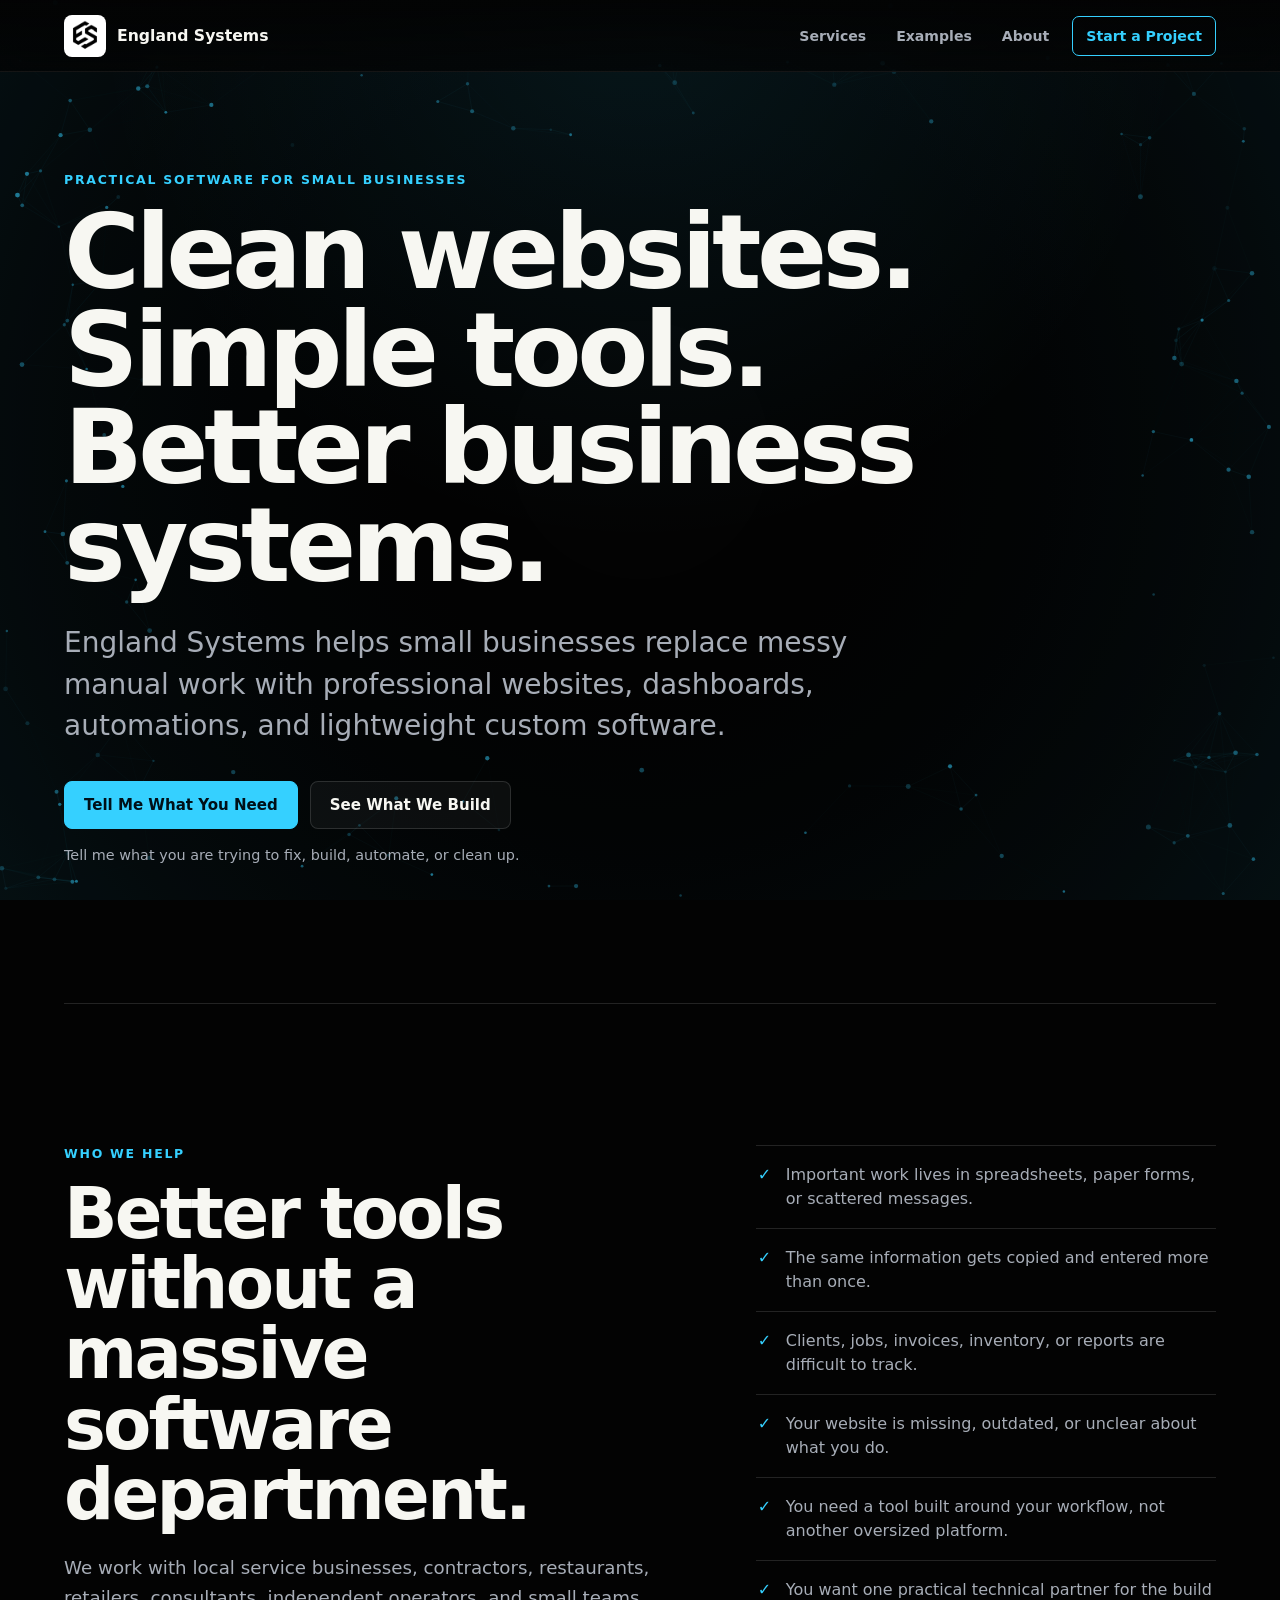
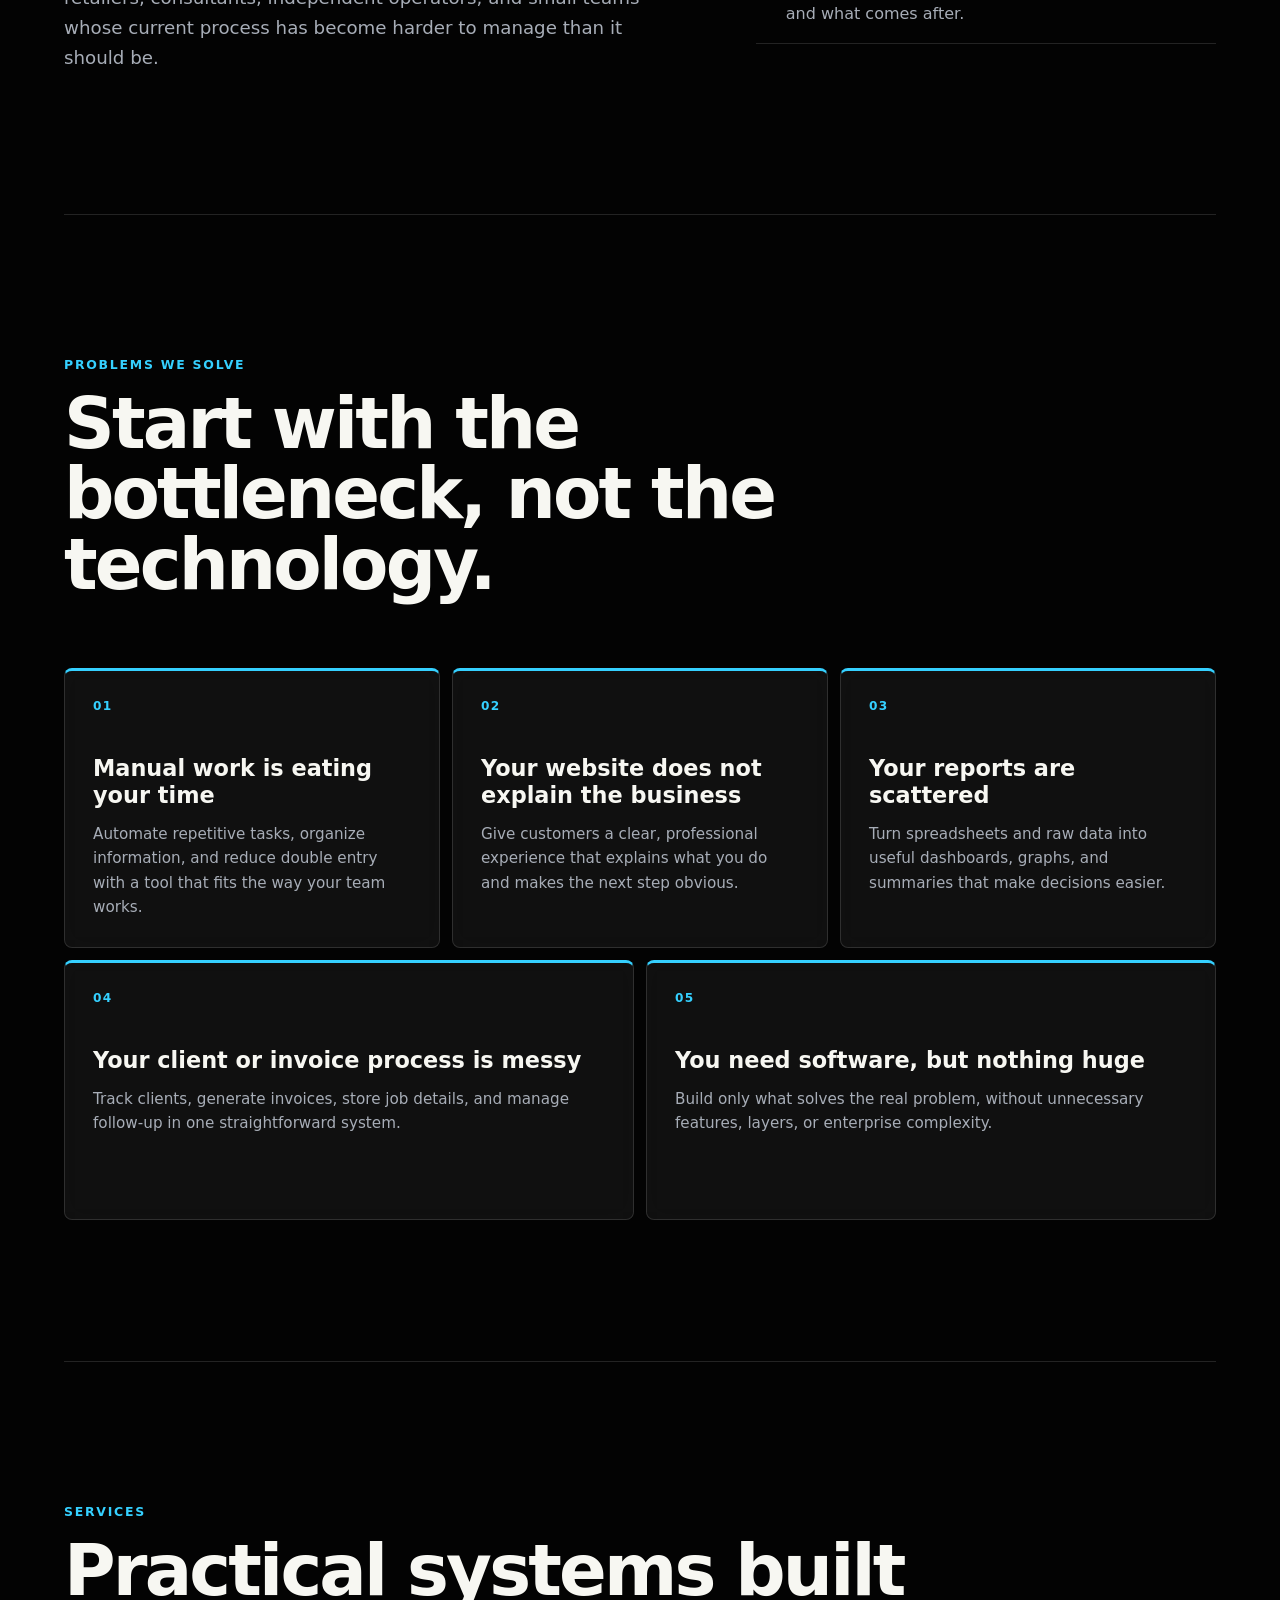
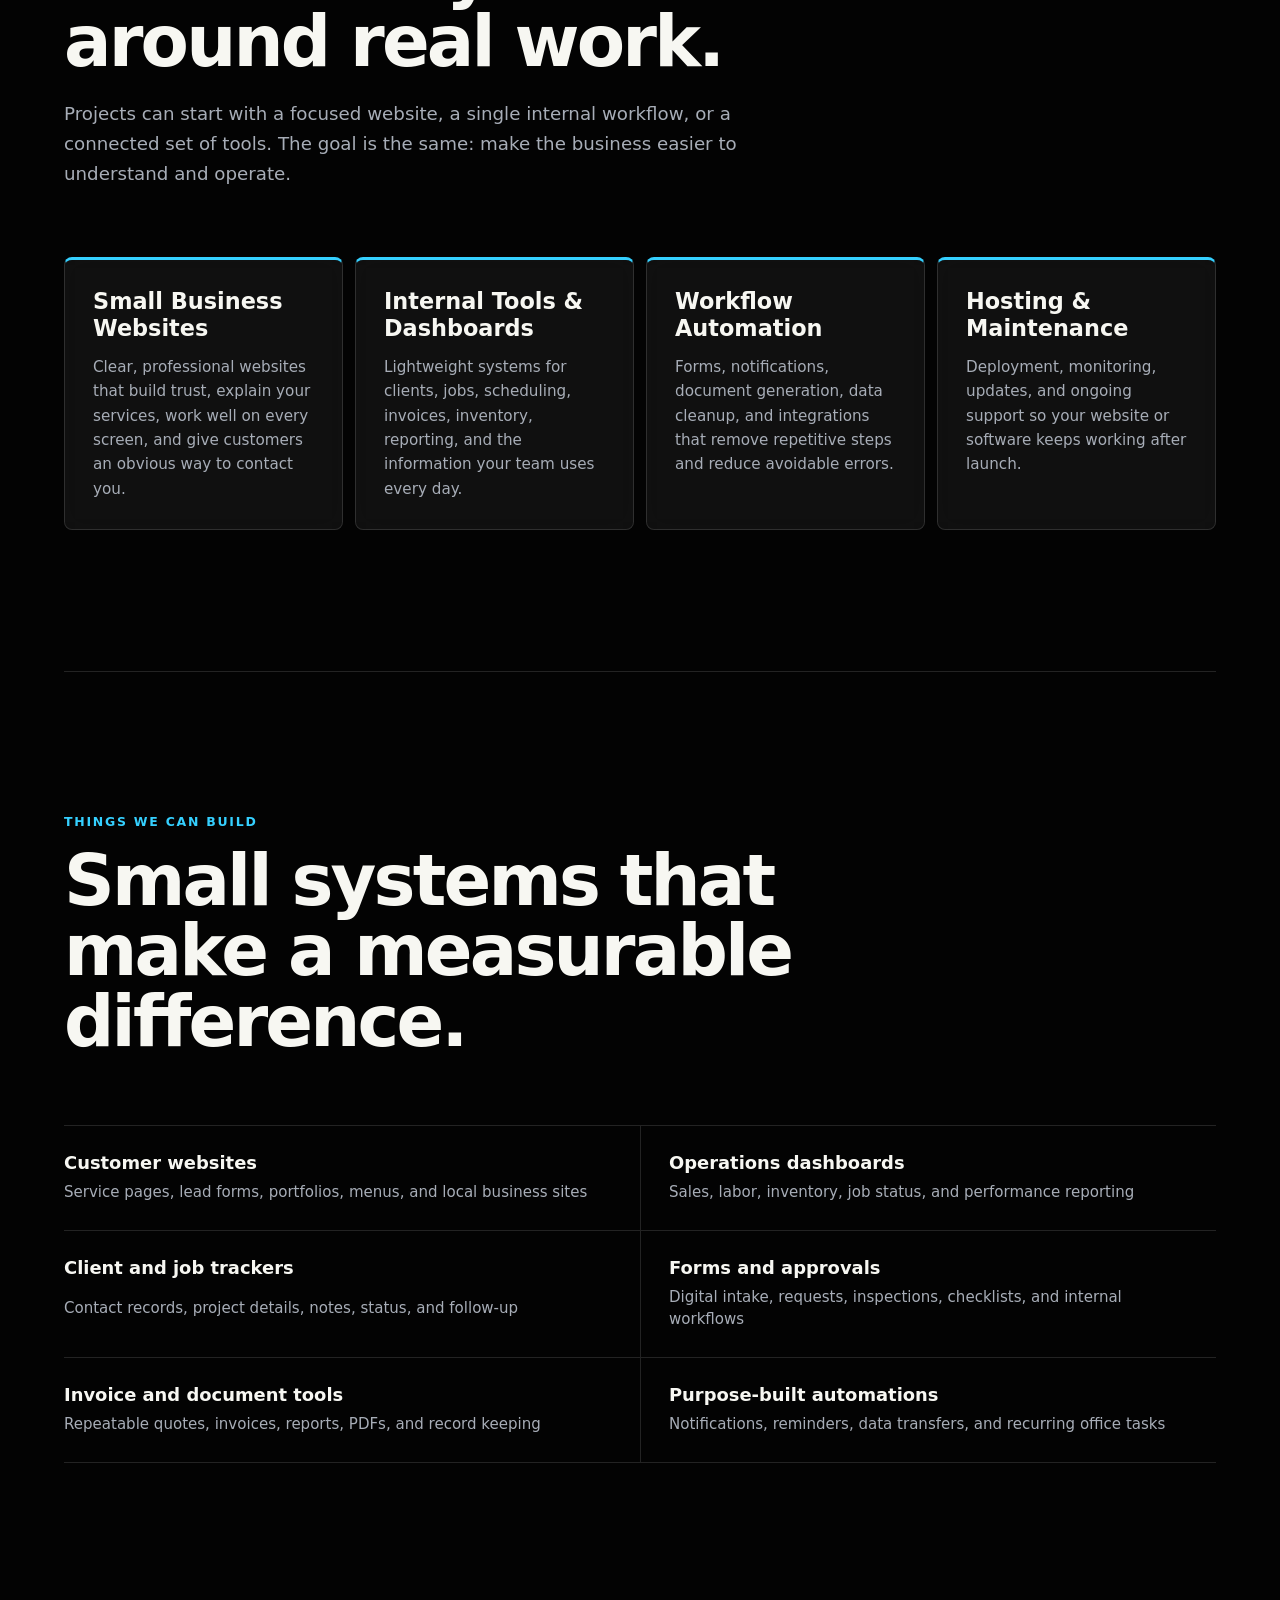
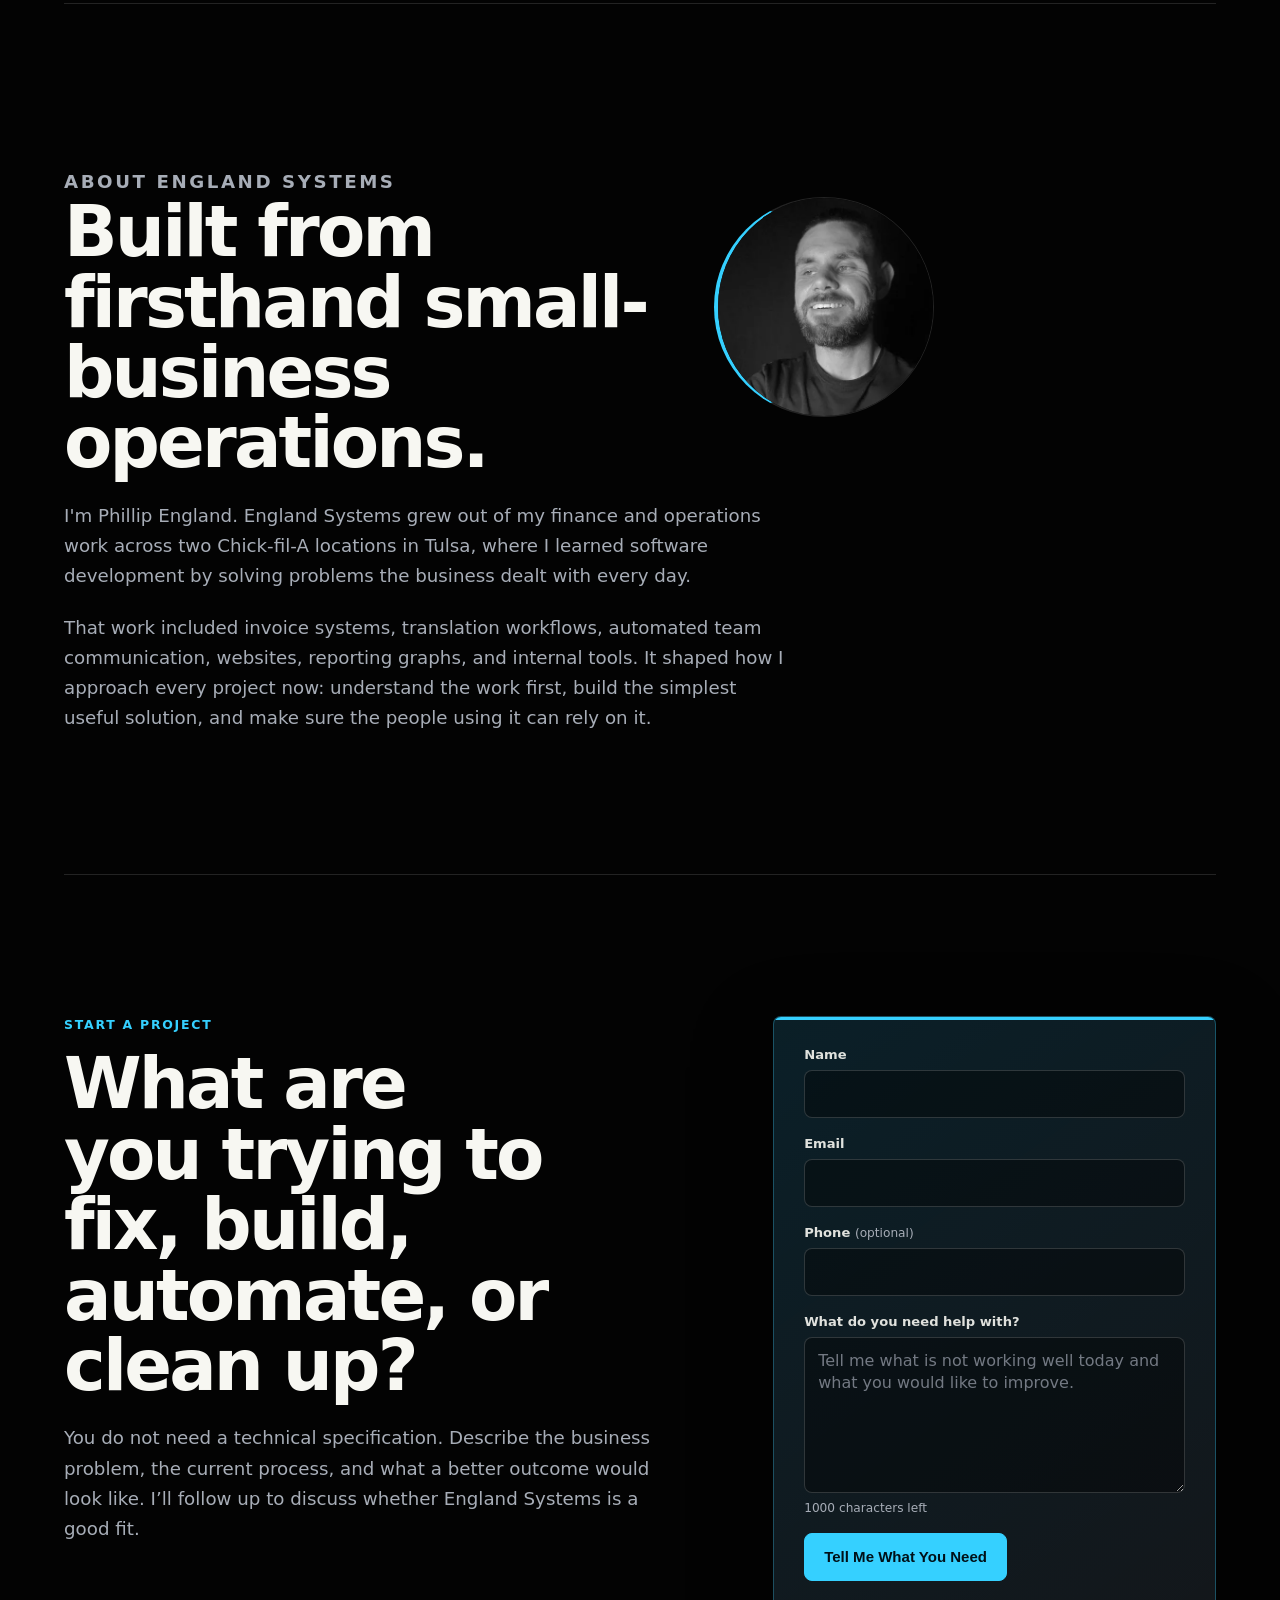
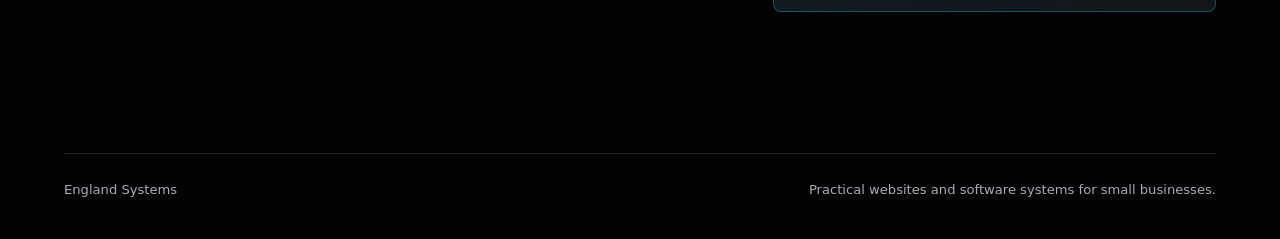
==== commit 571445be: "reinvented and made more clear on branding" ====
--- a/static/index.html
+++ b/static/index.html
@@ -3,149 +3,175 @@
   <head>
     <meta charset="utf-8" />
     <meta name="viewport" content="width=device-width, initial-scale=1" />
-    <title>England Systems</title>
+    <meta name="theme-color" content="#030303" />
+    <meta name="description" content="England Systems builds practical websites, dashboards, automations, and lightweight custom software for small businesses." />
+    <title>Websites &amp; Software for Small Businesses | England Systems</title>
     <link rel="stylesheet" href="/static/styles.css" />
   </head>
   <body data-active-section="home">
     <canvas id="edge-particles" aria-hidden="true"></canvas>
 
     <header class="site-header" aria-label="Primary">
-      <a class="brand" href="#home" aria-label="England Systems home" data-section-link>
-        <span class="brand-mark">
-          <img src="/static/logo.webp" alt="" />
-        </span>
+      <a class="brand" href="#home" aria-label="England Systems home">
+        <span class="brand-mark"><img src="/static/logo.webp" alt="" /></span>
         <span class="brand-name">England Systems</span>
       </a>
       <nav class="site-nav" id="primary-navigation" aria-label="Page sections">
-        <a href="#home" data-section-link>Home</a>
-        <a href="#about" data-section-link>About</a>
-        <a href="#services" data-section-link>Services</a>
-        <a href="#contact" data-section-link>Contact</a>
+        <a href="#services">Services</a>
+        <a href="#examples">Examples</a>
+        <a href="#about">About</a>
+        <a class="nav-cta" href="#contact">Start a Project</a>
       </nav>
     </header>
 
     <main class="home-page">
-      <section class="hero home-section is-active" id="home" aria-labelledby="hero-title" data-section-panel>
+      <section class="hero page-section" id="home" aria-labelledby="hero-title">
         <div class="hero-copy">
-          <p class="eyebrow">Systems. Software. Infrastructure.</p>
-          <h1 id="hero-title">England Systems</h1>
+          <p class="eyebrow">Practical software for small businesses</p>
+          <h1 id="hero-title">Clean websites. Simple tools. Better business systems.</h1>
           <p class="lede">
-            How can we help make your business more productive?
-          </p>
-          <p class="hero-support">
-            We evaluate where your business is today, then help implement
-            software and systems that improve productivity and longevity.
+            England Systems helps small businesses replace messy manual work with professional websites, dashboards, automations, and lightweight custom software.
           </p>
           <div class="hero-actions" aria-label="Page actions">
-            <a class="button primary" href="#contact" data-section-link>Contact</a>
-            <a class="button secondary" href="https://github.com/englandsystems">GitHub</a>
+            <a class="button primary" href="#contact">Tell Me What You Need</a>
+            <a class="button secondary" href="#examples">See What We Build</a>
           </div>
+          <p class="hero-note">Tell me what you are trying to fix, build, automate, or clean up.</p>
         </div>
       </section>
 
-      <section class="about-section home-section" id="about" aria-labelledby="about-title" data-section-panel hidden>
-        <div class="about-copy">
-          <p class="eyebrow">About</p>
-          <div class="about-heading">
-            <h2 id="about-title">From Chick-fil-A to Software Development</h2>
-            <figure class="about-photo">
-              <img src="/static/me.webp" alt="Phillip England" />
-              <figcaption>Phillip England, founder of England Systems</figcaption>
-            </figure>
-          </div>
-          <p>
-            England Systems grew out of my work in finance across two
-            Chick-fil-A locations in Tulsa, Oklahoma. I taught myself software
-            development by solving real operational problems: invoices,
-            translation workflows, birthday-message automation, websites,
-            reporting graphs, and tools that made work clearer.
-          </p>
-          <p>
-            The work starts by understanding how the business actually runs,
-            then removing friction with practical systems, useful software,
-            better documentation, or team education.
-          </p>
+      <section class="page-section audience-section" id="who-we-help" aria-labelledby="audience-title">
+        <div class="section-heading">
+          <p class="eyebrow">Who we help</p>
+          <h2 id="audience-title">Better tools without a massive software department.</h2>
+          <p>We work with local service businesses, contractors, restaurants, retailers, consultants, independent operators, and small teams whose current process has become harder to manage than it should be.</p>
+        </div>
+        <ul class="fit-list" aria-label="Signs England Systems may be a good fit">
+          <li>Important work lives in spreadsheets, paper forms, or scattered messages.</li>
+          <li>The same information gets copied and entered more than once.</li>
+          <li>Clients, jobs, invoices, inventory, or reports are difficult to track.</li>
+          <li>Your website is missing, outdated, or unclear about what you do.</li>
+          <li>You need a tool built around your workflow, not another oversized platform.</li>
+          <li>You want one practical technical partner for the build and what comes after.</li>
+        </ul>
+      </section>
+
+      <section class="page-section problems-section" id="problems" aria-labelledby="problems-title">
+        <div class="section-heading compact-heading">
+          <p class="eyebrow">Problems we solve</p>
+          <h2 id="problems-title">Start with the bottleneck, not the technology.</h2>
+        </div>
+        <div class="card-grid problem-grid">
+          <article class="info-card">
+            <span class="card-number">01</span>
+            <h3>Manual work is eating your time</h3>
+            <p>Automate repetitive tasks, organize information, and reduce double entry with a tool that fits the way your team works.</p>
+          </article>
+          <article class="info-card">
+            <span class="card-number">02</span>
+            <h3>Your website does not explain the business</h3>
+            <p>Give customers a clear, professional experience that explains what you do and makes the next step obvious.</p>
+          </article>
+          <article class="info-card">
+            <span class="card-number">03</span>
+            <h3>Your reports are scattered</h3>
+            <p>Turn spreadsheets and raw data into useful dashboards, graphs, and summaries that make decisions easier.</p>
+          </article>
+          <article class="info-card">
+            <span class="card-number">04</span>
+            <h3>Your client or invoice process is messy</h3>
+            <p>Track clients, generate invoices, store job details, and manage follow-up in one straightforward system.</p>
+          </article>
+          <article class="info-card">
+            <span class="card-number">05</span>
+            <h3>You need software, but nothing huge</h3>
+            <p>Build only what solves the real problem, without unnecessary features, layers, or enterprise complexity.</p>
+          </article>
         </div>
       </section>
 
-      <section class="services-section home-section" id="services" aria-labelledby="services-title" data-section-panel hidden>
-        <div class="services-copy">
+      <section class="page-section services-section" id="services" aria-labelledby="services-title">
+        <div class="section-heading">
           <p class="eyebrow">Services</p>
-          <div class="services-heading">
-            <h2 id="services-title">Practical websites and software for growing businesses</h2>
-            <p>
-              England Systems builds web tools around the work your business
-              actually needs done: establishing trust online, explaining your
-              services clearly, or streamlining daily operations.
-            </p>
-          </div>
-          <div class="service-list" aria-label="Available services">
-            <article class="service-item">
-              <h3>Basic Websites</h3>
-              <p>
-                Lean, professional sites for branding and web presence. This is
-                a strong fit for landing pages, small business sites,
-                photography portfolios, and simple pages that make it easy for
-                people to understand who you are and contact you.
-              </p>
-            </article>
-            <article class="service-item">
-              <h3>Business-Class Websites</h3>
-              <p>
-                Larger sites with more structure, depth, and content. These may
-                include nested pages, educational resources, service libraries,
-                documentation, or other material that goes beyond a simple
-                brand presence.
-              </p>
-            </article>
-            <article class="service-item">
-              <h3>Web Applications</h3>
-              <p>
-                Custom software for operational workflows, including time punch
-                systems, scheduling tools, inventory tracking, invoicing,
-                reporting dashboards, and data visualization software.
-              </p>
-            </article>
-            <article class="service-item">
-              <h3>Hosting</h3>
-              <p>
-                Hosting and deployment support tailored to the size, traffic,
-                security, and maintenance needs of the project.
-              </p>
-            </article>
-          </div>
+          <h2 id="services-title">Practical systems built around real work.</h2>
+          <p>Projects can start with a focused website, a single internal workflow, or a connected set of tools. The goal is the same: make the business easier to understand and operate.</p>
+        </div>
+        <div class="service-list" aria-label="Available services">
+          <article class="service-item">
+            <h3>Small Business Websites</h3>
+            <p>Clear, professional websites that build trust, explain your services, work well on every screen, and give customers an obvious way to contact you.</p>
+          </article>
+          <article class="service-item">
+            <h3>Internal Tools &amp; Dashboards</h3>
+            <p>Lightweight systems for clients, jobs, scheduling, invoices, inventory, reporting, and the information your team uses every day.</p>
+          </article>
+          <article class="service-item">
+            <h3>Workflow Automation</h3>
+            <p>Forms, notifications, document generation, data cleanup, and integrations that remove repetitive steps and reduce avoidable errors.</p>
+          </article>
+          <article class="service-item">
+            <h3>Hosting &amp; Maintenance</h3>
+            <p>Deployment, monitoring, updates, and ongoing support so your website or software keeps working after launch.</p>
+          </article>
         </div>
       </section>
 
-      <section class="home-contact home-section" id="contact" aria-labelledby="contact-title" data-section-panel hidden>
+      <section class="page-section examples-section" id="examples" aria-labelledby="examples-title">
+        <div class="section-heading compact-heading">
+          <p class="eyebrow">Things we can build</p>
+          <h2 id="examples-title">Small systems that make a measurable difference.</h2>
+        </div>
+        <div class="example-list">
+          <div><strong>Customer websites</strong><span>Service pages, lead forms, portfolios, menus, and local business sites</span></div>
+          <div><strong>Operations dashboards</strong><span>Sales, labor, inventory, job status, and performance reporting</span></div>
+          <div><strong>Client and job trackers</strong><span>Contact records, project details, notes, status, and follow-up</span></div>
+          <div><strong>Forms and approvals</strong><span>Digital intake, requests, inspections, checklists, and internal workflows</span></div>
+          <div><strong>Invoice and document tools</strong><span>Repeatable quotes, invoices, reports, PDFs, and record keeping</span></div>
+          <div><strong>Purpose-built automations</strong><span>Notifications, reminders, data transfers, and recurring office tasks</span></div>
+        </div>
+      </section>
+
+      <section class="page-section about-section" id="about" aria-labelledby="about-title">
+        <div class="about-copy">
+          <p class="eyebrow">About England Systems</p>
+          <div class="about-heading">
+            <h2 id="about-title">Built from firsthand small-business operations.</h2>
+            <figure class="about-photo">
+              <img src="/static/me.webp" alt="Phillip England, founder of England Systems" />
+            </figure>
+          </div>
+          <p>I'm Phillip England. England Systems grew out of my finance and operations work across two Chick-fil-A locations in Tulsa, where I learned software development by solving problems the business dealt with every day.</p>
+          <p>That work included invoice systems, translation workflows, automated team communication, websites, reporting graphs, and internal tools. It shaped how I approach every project now: understand the work first, build the simplest useful solution, and make sure the people using it can rely on it.</p>
+        </div>
+      </section>
+
+      <section class="page-section home-contact" id="contact" aria-labelledby="contact-title">
+        <div class="contact-intro">
+          <p class="eyebrow">Start a project</p>
+          <h2 id="contact-title">What are you trying to fix, build, automate, or clean up?</h2>
+          <p>You do not need a technical specification. Describe the business problem, the current process, and what a better outcome would look like. I’ll follow up to discuss whether England Systems is a good fit.</p>
+        </div>
         <div class="contact-layout">
           <form class="contact-form" action="/contact" method="post" data-contact-form>
-            <div class="form-heading">
-              <p class="eyebrow">Contact</p>
-            </div>
+            <label><span>Name</span><input name="name" autocomplete="name" maxlength="120" required /></label>
+            <label><span>Email</span><input type="email" name="email" autocomplete="email" maxlength="254" required /></label>
+            <label><span>Phone <small>(optional)</small></span><input type="tel" name="phone" autocomplete="tel" inputmode="tel" maxlength="40" pattern="[+]?[0-9 ().-]*[0-9][0-9 ().-]*" title="Enter a phone number using 7 to 15 digits." /></label>
             <label>
-              <span>Name</span>
-              <input name="name" autocomplete="name" maxlength="120" required />
-            </label>
-            <label>
-              <span>Email</span>
-              <input type="email" name="email" autocomplete="email" maxlength="254" required />
-            </label>
-            <label>
-              <span>Phone</span>
-              <input type="tel" name="phone" autocomplete="tel" inputmode="tel" maxlength="40" pattern="[+]?[0-9 ().-]*[0-9][0-9 ().-]*" title="Enter a phone number using 7 to 15 digits." />
-            </label>
-            <label>
-              <span>How can we help?</span>
-              <textarea name="message" maxlength="1000" data-character-counter required></textarea>
+              <span>What do you need help with?</span>
+              <textarea name="message" maxlength="1000" placeholder="Tell me what is not working well today and what you would like to improve." data-character-counter required></textarea>
               <small class="character-count" data-character-count>1000 characters left</small>
             </label>
-            <button class="button primary" type="submit">Send</button>
+            <button class="button primary" type="submit">Tell Me What You Need</button>
           </form>
         </div>
       </section>
     </main>
 
+    <footer class="site-footer">
+      <span>England Systems</span>
+      <span>Practical websites and software systems for small businesses.</span>
+    </footer>
+
     <script src="/static/particles.js"></script>
     <script src="/static/app.js"></script>
   </body>
--- a/static/styles.css
+++ b/static/styles.css
@@ -1,90 +1,33 @@
 :root {
   color-scheme: dark;
   --bg: #030303;
+  --surface: rgba(255, 255, 255, 0.055);
+  --surface-strong: rgba(255, 255, 255, 0.085);
   --text: #f7f7f2;
   --muted: #a7adb7;
   --accent: #35d0ff;
-  --accent-red: #ff3b30;
-  --accent-yellow: #ffd84d;
-  --accent-green: #44d47e;
-  --line: rgba(255, 255, 255, 0.12);
-  --page-x: clamp(20px, 5vw, 64px);
-  --section-top: clamp(96px, 16vh, 148px);
-  --section-bottom: clamp(64px, 12vh, 112px);
-}
-
-* {
-  box-sizing: border-box;
-}
-
-html,
+  --line: rgba(255, 255, 255, 0.13);
+  --page-x: clamp(20px, 5vw, 72px);
+  --content: 1160px;
+}
+
+* { box-sizing: border-box; }
+
+html {
+  min-height: 100%;
+  scroll-behavior: smooth;
+  scroll-padding-top: 88px;
+}
+
 body {
   min-height: 100%;
-}
-
-html {
-  scroll-behavior: smooth;
-}
-
-body {
   margin: 0;
   overflow-x: hidden;
-  background: var(--bg);
-  color: var(--text);
-  font-family:
-    Inter, ui-sans-serif, system-ui, -apple-system, BlinkMacSystemFont, "Segoe UI",
-    sans-serif;
-  letter-spacing: 0;
-}
-
-body[data-active-section="about"] {
-  --accent: var(--accent-yellow);
-}
-
-body[data-active-section="services"] {
-  --accent: var(--accent-red);
-}
-
-body[data-active-section="contact"] {
-  --accent: var(--accent-green);
-}
-
-main {
-  view-transition-name: page;
-}
-
-::view-transition-old(page),
-::view-transition-new(page) {
-  animation-duration: 420ms;
-  animation-timing-function: ease;
-}
-
-::view-transition-old(page) {
-  animation-name: page-fade-out;
-}
-
-::view-transition-new(page) {
-  animation-name: page-fade-in;
-}
-
-@keyframes page-fade-out {
-  from {
-    opacity: 1;
-  }
-
-  to {
-    opacity: 0;
-  }
-}
-
-@keyframes page-fade-in {
-  from {
-    opacity: 0;
-  }
-
-  to {
-    opacity: 1;
-  }
+  background:
+    radial-gradient(circle at 50% 0%, rgba(53, 208, 255, 0.09), transparent 34rem),
+    var(--bg);
+  color: var(--text);
+  font-family: Inter, ui-sans-serif, system-ui, -apple-system, BlinkMacSystemFont, "Segoe UI", sans-serif;
 }
 
 #edge-particles {
@@ -94,32 +37,29 @@
   width: 100%;
   height: 100%;
   pointer-events: none;
+  opacity: 0.72;
 }
 
 .site-header {
   position: fixed;
-  top: 0;
-  left: 0;
-  z-index: 5;
+  inset: 0 0 auto;
+  z-index: 10;
   display: flex;
+  min-height: 72px;
   align-items: center;
   justify-content: space-between;
-  width: 100%;
-  min-height: 66px;
-  padding: 10px 12px;
-  border: 0;
-  border-radius: 0;
-  background: transparent;
-  box-shadow: none;
-  pointer-events: none;
+  padding: 10px var(--page-x);
+  background: linear-gradient(180deg, rgba(3, 3, 3, 0.94), rgba(3, 3, 3, 0.7));
+  border-bottom: 1px solid rgba(255, 255, 255, 0.07);
+  backdrop-filter: blur(14px);
 }
 
 .brand {
   display: inline-flex;
   align-items: center;
-  gap: 14px;
-  color: var(--text);
-  pointer-events: auto;
+  gap: 11px;
+  color: var(--text);
+  font-weight: 700;
   text-decoration: none;
 }
 
@@ -127,1084 +67,330 @@
   display: grid;
   width: 42px;
   height: 42px;
+  overflow: hidden;
   place-items: center;
-  overflow: hidden;
   border: 1px solid var(--line);
   border-radius: 8px;
-  background: #ffffff;
-}
-
-.brand-mark img {
-  width: 100%;
-  height: 100%;
-  object-fit: cover;
-}
-
-.brand-name {
-  font-size: 0.98rem;
-  font-weight: 650;
-}
-
-.site-nav {
-  display: flex;
-  align-items: center;
-  gap: 4px;
-  padding: 4px;
-  pointer-events: auto;
-}
-
-.site-nav a {
+  background: #fff;
+}
+
+.brand-mark img { width: 100%; height: 100%; object-fit: cover; }
+.brand-name { font-size: 0.98rem; }
+
+.site-nav { display: flex; align-items: center; gap: 4px; }
+.nav-toggle { display: none; }
+
+.site-nav a,
+.inline-form button {
   display: inline-flex;
-  min-height: 38px;
-  align-items: center;
-  border-radius: 8px;
+  min-height: 40px;
+  align-items: center;
+  border: 0;
+  border-radius: 7px;
   padding: 0 13px;
-  color: var(--muted);
-  font-size: 0.9rem;
+  background: transparent;
+  color: var(--muted);
+  cursor: pointer;
+  font: inherit;
+  font-size: 0.88rem;
   font-weight: 700;
   text-decoration: none;
 }
 
 .site-nav a:hover,
 .site-nav a:focus-visible,
-.site-nav a[aria-current="page"] {
-  background: rgba(255, 255, 255, 0.07);
+.site-nav a[aria-current="page"] { color: var(--accent); outline: none; }
+
+.site-nav .nav-cta {
+  margin-left: 6px;
+  border: 1px solid var(--accent);
+  color: var(--text);
+}
+
+.home-page,
+.site-footer,
+.contact-page,
+.admin-dashboard { position: relative; z-index: 1; }
+
+.page-section {
+  width: min(calc(100% - (var(--page-x) * 2)), var(--content));
+  margin: 0 auto;
+  padding: clamp(84px, 11vw, 144px) 0;
+  border-top: 1px solid var(--line);
+}
+
+.hero {
+  display: grid;
+  min-height: min(900px, 100svh);
+  align-items: center;
+  padding-top: clamp(142px, 19vh, 190px);
+  border-top: 0;
+}
+
+.hero-copy { width: min(930px, 100%); }
+
+.eyebrow {
+  margin: 0 0 16px;
   color: var(--accent);
-  outline: none;
-}
-
-.home-page {
-  position: relative;
-  z-index: 1;
-  height: 100svh;
-  min-height: 100svh;
-  overflow: hidden;
-}
-
-.home-section {
-  position: absolute;
-  inset: 0;
-  opacity: 0;
-  overflow-x: hidden;
-  overflow-y: auto;
-  pointer-events: none;
-  transform: translateY(14px);
-  transition:
-    opacity 360ms ease,
-    transform 360ms ease;
-}
-
-.home-section.is-active {
-  opacity: 1;
-  pointer-events: auto;
-  transform: translateY(0);
-}
-
-.hero {
-  position: relative;
-  display: grid;
-  min-height: 100%;
-  align-items: center;
-  justify-items: center;
-  padding: clamp(112px, 17vh, 150px) clamp(20px, 5vw, 64px) 16vh;
-  text-align: left;
-}
-
-.contact-page {
-  --accent: var(--accent-green);
-  position: relative;
-  z-index: 1;
-  display: grid;
-  min-height: calc(100svh - 88px);
-  align-items: center;
-  justify-items: center;
-  padding: 32px clamp(20px, 5vw, 64px) 10vh;
-}
-
-.contact-layout {
-  display: grid;
-  width: min(640px, 100%);
-  justify-self: center;
-}
+  font-size: 0.78rem;
+  font-weight: 800;
+  letter-spacing: 0.14em;
+  line-height: 1.4;
+  text-transform: uppercase;
+}
+
+h1, h2, h3, p { overflow-wrap: break-word; }
+
+h1 {
+  max-width: 12ch;
+  margin: 0;
+  font-size: clamp(3.5rem, 8.1vw, 7.5rem);
+  letter-spacing: -0.045em;
+  line-height: 0.94;
+}
+
+.lede {
+  max-width: 800px;
+  margin: 28px 0 0;
+  color: var(--muted);
+  font-size: clamp(1.2rem, 2.25vw, 1.75rem);
+  line-height: 1.48;
+}
+
+.hero-actions { display: flex; flex-wrap: wrap; gap: 12px; margin-top: 34px; }
+
+.hero-note {
+  margin: 18px 0 0;
+  color: var(--muted);
+  font-size: 0.9rem;
+}
+
+.button {
+  display: inline-flex;
+  min-height: 48px;
+  align-items: center;
+  justify-content: center;
+  border: 1px solid var(--line);
+  border-radius: 8px;
+  padding: 0 19px;
+  color: var(--text);
+  font-size: 0.94rem;
+  font-weight: 750;
+  text-decoration: none;
+  transition: transform 160ms ease, filter 160ms ease, border-color 160ms ease;
+}
+
+.button:hover,
+.button:focus-visible { filter: brightness(1.1); transform: translateY(-1px); outline: none; }
+.button.primary { border-color: var(--accent); background: var(--accent); color: #001018; }
+.button.secondary { background: rgba(255, 255, 255, 0.045); }
+.button.danger { color: #ffdada; }
+
+.section-heading { max-width: 850px; margin-bottom: clamp(38px, 6vw, 68px); }
+.section-heading.compact-heading { max-width: 760px; }
+
+.section-heading h2,
+.about-copy h2,
+.contact-intro h2 {
+  margin: 0;
+  font-size: clamp(2.4rem, 5.5vw, 5.25rem);
+  letter-spacing: -0.04em;
+  line-height: 1;
+}
+
+.section-heading > p:last-child,
+.contact-intro > p:last-child,
+.about-copy > p {
+  max-width: 720px;
+  margin: 22px 0 0;
+  color: var(--muted);
+  font-size: clamp(1rem, 1.5vw, 1.14rem);
+  line-height: 1.65;
+}
+
+.audience-section {
+  display: grid;
+  grid-template-columns: minmax(0, 0.9fr) minmax(320px, 0.7fr);
+  gap: clamp(42px, 8vw, 100px);
+  align-items: start;
+}
+
+.audience-section .section-heading { margin: 0; }
+
+.fit-list { display: grid; gap: 0; margin: 0; padding: 0; list-style: none; }
+.fit-list li { position: relative; border-bottom: 1px solid var(--line); padding: 17px 0 17px 30px; color: var(--muted); line-height: 1.5; }
+.fit-list li:first-child { border-top: 1px solid var(--line); }
+.fit-list li::before { content: "✓"; position: absolute; left: 2px; color: var(--accent); font-weight: 800; }
+
+.card-grid { display: grid; gap: 12px; }
+.problem-grid { grid-template-columns: repeat(6, minmax(0, 1fr)); }
+.problem-grid .info-card { grid-column: span 2; }
+.problem-grid .info-card:nth-child(4),
+.problem-grid .info-card:nth-child(5) { grid-column: span 3; }
+
+.info-card,
+.service-item {
+  border: 1px solid var(--line);
+  border-top: 3px solid var(--accent);
+  border-radius: 8px;
+  padding: clamp(20px, 2.6vw, 28px);
+  background: var(--surface);
+  backdrop-filter: blur(12px);
+}
+
+.info-card { min-height: 260px; }
+.card-number { display: block; margin-bottom: 42px; color: var(--accent); font-size: 0.76rem; font-weight: 800; letter-spacing: 0.1em; }
+.info-card h3, .service-item h3 { margin: 0; font-size: clamp(1.15rem, 1.8vw, 1.4rem); line-height: 1.2; }
+.info-card p, .service-item p { margin: 13px 0 0; color: var(--muted); font-size: 0.95rem; line-height: 1.6; }
+
+.service-list { display: grid; grid-template-columns: repeat(4, minmax(0, 1fr)); gap: 12px; }
+.service-item { min-height: 250px; }
+
+.example-list { display: grid; grid-template-columns: repeat(2, minmax(0, 1fr)); border-top: 1px solid var(--line); }
+.example-list > div { display: grid; gap: 8px; padding: 26px 24px 26px 0; border-bottom: 1px solid var(--line); }
+.example-list > div:nth-child(even) { padding-left: 28px; border-left: 1px solid var(--line); }
+.example-list strong { font-size: 1.12rem; }
+.example-list span { color: var(--muted); font-size: 0.94rem; line-height: 1.5; }
+
+.about-section { display: grid; }
+.about-copy { max-width: 900px; }
+.about-heading { display: flex; gap: clamp(22px, 5vw, 62px); align-items: flex-start; }
+.about-heading h2 { max-width: 12ch; }
+.about-photo { flex: 0 0 clamp(130px, 18vw, 220px); margin: 0; }
+.about-photo img { display: block; width: 100%; aspect-ratio: 1; border: 1px solid var(--line); border-left: 4px solid var(--accent); border-radius: 50%; object-fit: cover; }
+
+.home-contact {
+  display: grid;
+  grid-template-columns: minmax(0, 0.9fr) minmax(360px, 0.65fr);
+  gap: clamp(42px, 8vw, 96px);
+  align-items: start;
+}
+
+.contact-intro h2 { max-width: 10ch; }
+.contact-layout { width: 100%; }
 
 .contact-form {
   position: relative;
   display: grid;
   gap: 18px;
   width: 100%;
-  padding: clamp(20px, 3vw, 30px);
   overflow: hidden;
-  border: 1px solid rgba(255, 255, 255, 0.18);
-  border-radius: 8px;
-  background:
-    linear-gradient(145deg, rgba(255, 255, 255, 0.14), rgba(255, 255, 255, 0.06)),
-    rgba(7, 13, 18, 0.78);
-  box-shadow:
-    0 24px 80px rgba(0, 0, 0, 0.34),
-    inset 0 1px 0 rgba(255, 255, 255, 0.12);
+  border: 1px solid rgba(53, 208, 255, 0.3);
+  border-radius: 8px;
+  padding: clamp(22px, 3vw, 30px);
+  background: linear-gradient(145deg, rgba(53, 208, 255, 0.1), rgba(255, 255, 255, 0.05)), rgba(7, 13, 18, 0.86);
+  box-shadow: 0 24px 80px rgba(0, 0, 0, 0.34);
   backdrop-filter: blur(18px);
 }
 
-.contact-form::before {
-  content: "";
-  position: absolute;
-  inset: 0 0 auto;
-  height: 3px;
-  background: linear-gradient(90deg, var(--accent), rgba(255, 255, 255, 0.28));
-  pointer-events: none;
-}
-
-.form-heading {
-  display: grid;
-  gap: 8px;
-  margin-bottom: 8px;
-  padding-bottom: 4px;
-}
-
-.form-heading .eyebrow {
-  margin: 0;
-}
-
-.form-heading h1,
-.form-heading h2 {
-  max-width: 12ch;
-  margin: 0;
-  font-size: clamp(2.25rem, 7vw, 4.5rem);
-  line-height: 0.98;
-  letter-spacing: 0;
-}
-
-.contact-form label {
-  display: grid;
-  gap: 8px;
-}
-
-.contact-form span {
-  color: rgba(247, 247, 242, 0.86);
-  font-size: 0.82rem;
-  font-weight: 700;
-}
-
-.contact-form small {
-  color: var(--muted);
-  font-size: 0.78rem;
-}
+.contact-form::before { content: ""; position: absolute; inset: 0 0 auto; height: 3px; background: var(--accent); }
+.contact-form label { display: grid; gap: 8px; }
+.contact-form span { color: rgba(247, 247, 242, 0.9); font-size: 0.82rem; font-weight: 750; }
+.contact-form span small { color: var(--muted); font-weight: 500; }
+.contact-form small { color: var(--muted); font-size: 0.76rem; }
 
 .contact-form input,
 .contact-form textarea {
   width: 100%;
   border: 1px solid rgba(255, 255, 255, 0.16);
   border-radius: 8px;
-  background: rgba(0, 0, 0, 0.34);
+  background: rgba(0, 0, 0, 0.38);
   color: var(--text);
   font: inherit;
   line-height: 1.4;
   outline: none;
-  transition:
-    border-color 160ms ease,
-    background 160ms ease,
-    box-shadow 160ms ease;
-}
-
-.contact-form input {
-  min-height: 46px;
-  padding: 0 13px;
-}
-
-.contact-form textarea {
-  resize: vertical;
-  min-height: 150px;
-  padding: 12px 13px;
-}
-
-.contact-form input:focus,
-.contact-form textarea:focus {
-  border-color: var(--accent);
-  background: rgba(0, 0, 0, 0.44);
-  box-shadow: 0 0 0 3px color-mix(in srgb, var(--accent) 24%, transparent);
-}
-
-.contact-form .button {
-  width: fit-content;
-  cursor: pointer;
-  box-shadow: 0 12px 32px color-mix(in srgb, var(--accent) 24%, transparent);
-  transition:
-    transform 160ms ease,
-    box-shadow 160ms ease,
-    filter 160ms ease;
-}
-
-.contact-form .button:hover,
-.contact-form .button:focus-visible {
-  filter: brightness(1.08);
-  transform: translateY(-1px);
-  box-shadow: 0 16px 40px color-mix(in srgb, var(--accent) 32%, transparent);
-}
-
-.form-alert,
-.form-success {
-  margin: 0;
-  border: 1px solid var(--line);
-  border-radius: 8px;
-  padding: 12px 13px;
-  font-size: 0.9rem;
-  line-height: 1.4;
-}
-
-.form-alert {
-  border-color: rgba(255, 92, 92, 0.45);
-  background: rgba(255, 92, 92, 0.12);
-  color: #ffdada;
-}
-
-.form-success {
-  border-color: rgba(68, 212, 126, 0.45);
-  background: rgba(68, 212, 126, 0.12);
-  color: #d9ffe7;
-}
-
-.inline-form {
-  margin: 0;
-}
-
-.inline-form button {
-  display: inline-flex;
-  min-height: 38px;
-  align-items: center;
-  border: 0;
-  border-radius: 8px;
-  padding: 0 13px;
-  background: transparent;
-  color: var(--muted);
-  cursor: pointer;
-  font: inherit;
-  font-size: 0.9rem;
-  font-weight: 700;
-}
-
-.inline-form button:hover,
-.inline-form button:focus-visible {
-  background: rgba(255, 255, 255, 0.07);
-  color: var(--text);
-  outline: none;
-}
-
-.admin-dashboard {
-  position: relative;
-  z-index: 1;
-  min-height: 100svh;
-  padding: clamp(104px, 14vh, 132px) clamp(20px, 5vw, 64px) 10vh;
-}
-
-.admin-shell {
-  display: grid;
-  gap: 26px;
-  width: min(900px, 100%);
-}
-
-.admin-heading {
-  display: grid;
-  gap: 8px;
-}
-
-.admin-heading .eyebrow {
-  margin: 0;
-}
-
-.admin-heading h1 {
-  max-width: none;
-  margin: 0;
-  font-size: clamp(2.75rem, 8vw, 6.25rem);
-  line-height: 0.95;
-}
-
-.message-list {
-  display: grid;
-  gap: 14px;
-}
-
-.message-item {
-  display: grid;
-  gap: 16px;
-  border: 1px solid var(--line);
-  border-radius: 8px;
-  padding: clamp(16px, 3vw, 24px);
-  background: rgba(255, 255, 255, 0.075);
-  backdrop-filter: blur(14px);
-}
-
-.message-meta {
+}
+
+.contact-form input { min-height: 48px; padding: 0 13px; }
+.contact-form textarea { min-height: 156px; resize: vertical; padding: 12px 13px; }
+.contact-form textarea::placeholder { color: #737983; }
+.contact-form input:focus, .contact-form textarea:focus { border-color: var(--accent); box-shadow: 0 0 0 3px rgba(53, 208, 255, 0.16); }
+.contact-form .button { width: fit-content; cursor: pointer; }
+
+.form-heading { display: grid; gap: 8px; }
+.form-heading .eyebrow { margin: 0; }
+.form-heading h1, .form-heading h2 { margin: 0; font-size: clamp(2.25rem, 6vw, 4.5rem); line-height: 1; }
+.form-heading > p:last-child { margin: 4px 0 8px; color: var(--muted); line-height: 1.55; }
+.form-alert, .form-success { margin: 0; border: 1px solid var(--line); border-radius: 8px; padding: 12px 13px; font-size: 0.9rem; line-height: 1.4; }
+.form-alert { border-color: rgba(255, 92, 92, 0.45); background: rgba(255, 92, 92, 0.12); color: #ffdada; }
+.form-success { border-color: rgba(68, 212, 126, 0.45); background: rgba(68, 212, 126, 0.12); color: #d9ffe7; }
+
+.site-footer {
   display: flex;
-  flex-wrap: wrap;
-  gap: 12px 20px;
-  align-items: start;
+  width: min(calc(100% - (var(--page-x) * 2)), var(--content));
+  margin: 0 auto;
+  padding: 28px 0 42px;
+  border-top: 1px solid var(--line);
   justify-content: space-between;
-}
-
-.message-meta h2 {
-  margin: 0 0 5px;
-  font-size: 1.1rem;
-}
-
-.message-meta a,
-.message-meta time {
-  color: var(--muted);
-  font-size: 0.9rem;
-}
-
-.message-meta a {
-  display: block;
-}
-
-.message-item p {
-  margin: 0;
-  color: var(--text);
-  font-size: 1rem;
-  line-height: 1.6;
-  white-space: pre-wrap;
-}
-
-.message-item form {
-  margin: 0;
-}
-
-.button.danger {
-  color: #ffdada;
-}
-
-.empty-state {
-  margin: 0;
-  border-top: 1px solid var(--line);
-  padding-top: 18px;
-  color: var(--muted);
-}
-
-.hero-copy {
-  width: min(760px, 100%);
-  max-width: 760px;
-}
-
-.hero h1,
-.hero .lede {
-  margin-right: 0;
-  margin-left: 0;
-}
-
-.about-section {
-  --accent: var(--accent-yellow);
-  display: grid;
-  grid-template-columns: minmax(0, 1fr);
-  min-height: 100%;
-  align-items: center;
-  padding: 13vh clamp(20px, 5vw, 64px) 13vh;
-}
-
-.about-copy {
-  max-width: 760px;
-}
-
-.about-heading {
-  display: flex;
-  align-items: flex-start;
-  gap: clamp(14px, 2vw, 24px);
-}
-
-.about-copy h2 {
-  max-width: 13ch;
-  margin: 0;
-  font-size: clamp(2.55rem, 5vw, 5.5rem);
-  line-height: 1;
-  letter-spacing: 0;
-}
-
-.about-copy p {
-  max-width: 650px;
-  margin: 26px 0 0;
-  color: var(--muted);
-  font-size: clamp(1rem, 1.6vw, 1.16rem);
-  line-height: 1.65;
-}
-
-.about-photo {
-  flex: 0 0 clamp(128px, 16vw, 216px);
-  margin: 0;
-}
-
-.about-photo img {
-  display: block;
-  width: 100%;
-  aspect-ratio: 1;
-  border: 1px solid var(--line);
-  border-left: 4px solid var(--accent);
-  border-radius: 50%;
-  object-fit: cover;
-  opacity: 0.88;
-}
-
-.about-photo figcaption {
-  position: absolute;
-  width: 1px;
-  height: 1px;
-  overflow: hidden;
-  clip: rect(0 0 0 0);
-  white-space: nowrap;
-}
-
-.services-section {
-  --accent: var(--accent-red);
-  display: grid;
-  min-height: 100%;
-  align-items: center;
-  padding: 13vh clamp(20px, 5vw, 64px) 13vh;
-}
-
-.services-copy {
-  display: grid;
-  gap: 28px;
-  width: min(1080px, 100%);
-}
-
-.services-heading {
-  display: grid;
-  grid-template-columns: minmax(0, 0.9fr) minmax(260px, 0.65fr);
-  gap: clamp(20px, 5vw, 56px);
-  align-items: end;
-}
-
-.services-heading h2 {
-  margin: 0;
-  font-size: clamp(2.55rem, 5vw, 5.5rem);
-  line-height: 1;
-  letter-spacing: 0;
-}
-
-.services-heading p {
-  margin: 0;
-  color: var(--muted);
-  font-size: clamp(1rem, 1.35vw, 1.12rem);
-  line-height: 1.6;
-}
-
-.service-list {
-  display: grid;
-  grid-template-columns: repeat(4, minmax(0, 1fr));
-  gap: 12px;
-}
-
-.service-item {
-  display: grid;
-  gap: 12px;
-  align-content: start;
-  min-height: 250px;
-  border: 1px solid var(--line);
-  border-top: 3px solid var(--accent);
-  border-radius: 8px;
-  padding: clamp(16px, 2.3vw, 22px);
-  background: rgba(255, 255, 255, 0.07);
-  backdrop-filter: blur(14px);
-}
-
-.service-item h3 {
-  margin: 0;
-  font-size: clamp(1.05rem, 1.6vw, 1.28rem);
-  line-height: 1.2;
-}
-
-.service-item p {
-  margin: 0;
-  color: var(--muted);
-  font-size: 0.95rem;
-  line-height: 1.58;
-}
-
-.home-contact {
-  --accent: var(--accent-green);
-  display: grid;
-  min-height: 100%;
-  align-items: center;
-  padding: 13vh clamp(20px, 5vw, 64px) 14vh;
-}
-
-.home-contact .contact-form {
-  border-color: rgba(68, 212, 126, 0.34);
-  background:
-    linear-gradient(145deg, rgba(68, 212, 126, 0.16), rgba(255, 255, 255, 0.055)),
-    rgba(7, 18, 13, 0.82);
-}
-
-.home-contact .contact-form input:focus,
-.home-contact .contact-form textarea:focus {
-  border-color: var(--accent-green);
-}
-
-.eyebrow {
-  margin: 0 0 18px;
-  color: var(--accent);
+  gap: 20px;
+  color: var(--muted);
   font-size: 0.82rem;
-  font-weight: 700;
-  letter-spacing: 0.14em;
-  text-transform: uppercase;
-}
-
-h1 {
-  max-width: 11ch;
-  margin: 0;
-  font-size: clamp(4rem, 13vw, 10.5rem);
-  line-height: 0.88;
-  letter-spacing: 0;
-}
-
-.lede {
-  max-width: 720px;
-  margin: 28px 0 0;
-  color: var(--text);
-  font-size: clamp(1.35rem, 2.7vw, 2rem);
-  font-weight: 700;
-  line-height: 1.25;
-}
-
-.hero-support {
-  max-width: 640px;
-  margin: 18px 0 0;
-  color: var(--muted);
-  font-size: clamp(1rem, 1.55vw, 1.18rem);
-  line-height: 1.6;
-}
-
-.hero-actions {
-  display: flex;
-  flex-wrap: wrap;
-  gap: 12px;
-  justify-content: flex-start;
-  margin-top: 34px;
-}
-
-.button {
-  display: inline-flex;
-  min-height: 46px;
-  align-items: center;
-  justify-content: center;
-  border: 1px solid var(--line);
-  border-radius: 8px;
-  padding: 0 18px;
-  color: var(--text);
-  font-size: 0.95rem;
-  font-weight: 700;
-  text-decoration: none;
-}
-
-.button.primary {
-  border-color: var(--accent);
-  background: var(--accent);
-  color: #001018;
-}
-
-.button.secondary {
-  background: rgba(255, 255, 255, 0.04);
-}
-
-@media (max-width: 640px) {
-  .site-header {
-    top: 0;
-    width: 100%;
-    min-height: 60px;
-    padding: 8px;
-  }
-
-  .brand-mark {
-    width: 36px;
-    height: 36px;
-  }
-
-  .brand {
-    gap: 10px;
-  }
-
-  .brand-name {
-    max-width: 88px;
-    font-size: 0.86rem;
-    line-height: 1.1;
-  }
-
-  .site-nav {
-    position: static;
-    display: flex;
-    min-width: 0;
-    gap: 4px;
-    pointer-events: auto;
-  }
-
-  .site-nav a {
-    min-height: 40px;
-    justify-content: flex-start;
-    padding: 0 12px;
-    font-size: 0.88rem;
-  }
-
-  .inline-form button {
-    width: 100%;
-    min-height: 40px;
-    justify-content: flex-start;
-    padding: 0 12px;
-    font-size: 0.88rem;
-  }
-
-  .hero {
-    min-height: 100%;
-    padding-top: 104px;
-    padding-bottom: 12vh;
-  }
-
-  .about-section {
-    grid-template-columns: 1fr;
-    min-height: 100%;
-    padding-top: 10vh;
-    padding-bottom: 12vh;
-  }
-
-  .about-copy h2 {
-    font-size: clamp(2.7rem, 12vw, 4.5rem);
-  }
-
-  .contact-page {
-    min-height: calc(100svh - 76px);
-    padding-top: 24px;
-    padding-bottom: 8vh;
-  }
-
-  .home-contact {
-    min-height: 100%;
-    padding-top: 10vh;
-    padding-bottom: 10vh;
-  }
-
-  .form-heading h1,
-  .form-heading h2 {
-    font-size: clamp(2.25rem, 13vw, 4rem);
-  }
-
-  .admin-dashboard {
-    padding-top: 92px;
-  }
-
-  h1 {
-    font-size: clamp(3.6rem, 19vw, 6.5rem);
-  }
-}
-
-/* Mobile-first layout pass */
-html {
-  scroll-padding-top: 104px;
-}
-
-@media (max-width: 759px) {
-  :root {
-    --section-top: clamp(112px, 16vh, 148px);
-  }
-}
-
-body {
-  background:
-    radial-gradient(circle at 50% 0%, rgba(53, 208, 255, 0.08), transparent 32rem),
-    var(--bg);
-}
-
-.site-header {
-  flex-direction: column;
-  align-items: flex-start;
-  justify-content: flex-start;
-  min-height: 64px;
-  padding: 8px var(--page-x);
-  background: linear-gradient(180deg, rgba(3, 3, 3, 0.88), rgba(3, 3, 3, 0.48) 72%, transparent);
-  pointer-events: auto;
-  backdrop-filter: blur(8px);
-}
-
-.brand {
-  gap: 10px;
-}
-
-.brand-mark {
-  width: 38px;
-  height: 38px;
-}
-
-.brand-name {
-  max-width: 112px;
-  font-size: 0.9rem;
-  line-height: 1.05;
-}
-
-.site-nav {
-  position: static;
-  display: flex;
-  min-width: 0;
-  gap: 4px;
-  padding: 8px 0 0;
-  pointer-events: auto;
-}
-
-.site-nav a,
-.inline-form button {
-  min-height: 42px;
-  justify-content: flex-start;
-  padding: 0 12px;
-  font-size: 0.9rem;
-}
-
-.hero {
-  min-height: 100%;
-  align-items: start;
-  justify-items: start;
-  padding: var(--section-top) var(--page-x) var(--section-bottom);
-}
-
-.hero-copy,
-.about-copy,
-.services-copy,
-.contact-layout {
-  width: 100%;
-  max-width: none;
-  justify-self: start;
-}
-
-.eyebrow {
-  margin-bottom: 14px;
-  font-size: 0.78rem;
-  line-height: 1.3;
-}
-
-h1 {
-  max-width: 9ch;
-  font-size: clamp(3.35rem, 17vw, 5rem);
-  line-height: 0.9;
-}
-
-.lede {
-  margin-top: 22px;
-  font-size: clamp(1.12rem, 5.4vw, 1.45rem);
-  line-height: 1.28;
-}
-
-.hero-support {
-  margin-top: 16px;
-  font-size: 1rem;
-  line-height: 1.58;
-}
-
-.hero-actions {
-  display: grid;
-  grid-template-columns: minmax(0, 1fr) minmax(0, 1fr);
-  gap: 10px;
-  width: 100%;
-  margin-top: 28px;
-}
-
-.button {
-  min-height: 48px;
-  padding: 0 14px;
-}
-
-.about-section {
-  grid-template-columns: 1fr;
-  min-height: 100%;
-  align-items: start;
-  padding: var(--section-top) var(--page-x) var(--section-bottom);
-}
-
-.about-heading {
-  gap: 12px;
-}
-
-.about-copy h2 {
-  max-width: 13ch;
-  font-size: clamp(2.25rem, 9.4vw, 3.15rem);
-  line-height: 1.04;
-}
-
-.about-copy p {
-  margin-top: 18px;
-  font-size: 1rem;
-  line-height: 1.62;
-}
-
-.about-photo {
-  flex-basis: 116px;
-}
-
-.services-section {
-  min-height: 100%;
-  align-items: start;
-  padding: var(--section-top) var(--page-x) var(--section-bottom);
-}
-
-.services-copy {
-  gap: 22px;
-}
-
-.services-heading {
-  grid-template-columns: 1fr;
-  gap: 16px;
-}
-
-.services-heading h2 {
-  font-size: clamp(2.25rem, 9.4vw, 3.15rem);
-  line-height: 1.04;
-}
-
-.services-heading p {
-  font-size: 1rem;
-  line-height: 1.62;
-}
-
-.service-list {
-  grid-template-columns: 1fr;
-  gap: 10px;
-}
-
-.service-item {
-  min-height: auto;
-  gap: 8px;
-  padding: 16px;
-}
-
-.service-item p {
-  font-size: 0.94rem;
-  line-height: 1.52;
-}
-
-.home-contact {
-  min-height: 100%;
-  align-items: start;
-  padding: var(--section-top) var(--page-x) var(--section-bottom);
-}
-
-.contact-page {
-  min-height: 100svh;
-  align-items: start;
-  padding: var(--section-top) var(--page-x) var(--section-bottom);
-}
-
-.contact-form {
-  gap: 16px;
-  padding: clamp(22px, 6vw, 28px);
-}
-
-.form-heading h1,
-.form-heading h2 {
-  max-width: 10ch;
-  font-size: clamp(2.15rem, 9.6vw, 3.15rem);
-  line-height: 1.02;
-}
-
-.contact-form input {
-  min-height: 48px;
-}
-
-.contact-form textarea {
-  min-height: 138px;
-}
-
-.contact-form .button {
-  width: 100%;
-}
-
-@media (max-width: 380px) {
-  .brand-name {
-    max-width: 86px;
-  }
-
-  .hero-actions {
-    grid-template-columns: 1fr;
-  }
-
-  h1 {
-    font-size: clamp(3rem, 16vw, 4.25rem);
-  }
-}
-
-@media (min-width: 760px) {
-  html {
-    scroll-padding-top: 88px;
-  }
-
-  .site-header {
-    flex-direction: row;
-    align-items: center;
-    justify-content: space-between;
-    min-height: 72px;
-    padding: 12px var(--page-x);
-    background: linear-gradient(180deg, rgba(3, 3, 3, 0.72), rgba(3, 3, 3, 0.22) 78%, transparent);
-  }
-
-  .brand-mark {
-    width: 44px;
-    height: 44px;
-  }
-
-  .brand-name {
-    max-width: none;
-    font-size: 1rem;
-  }
-
-  .site-nav {
-    position: static;
-    display: flex;
-    min-width: 0;
-    border: 0;
-    background: transparent;
-    box-shadow: none;
-    opacity: 1;
-    pointer-events: auto;
-    transform: none;
-    backdrop-filter: none;
-  }
-
-  .site-nav a {
-    justify-content: center;
-  }
-
-  .hero {
-    align-items: center;
-    justify-items: start;
-    padding: var(--section-top) var(--page-x) var(--section-bottom);
-  }
-
-  .hero-copy {
-    width: min(760px, 100%);
-  }
-
-  h1 {
-    max-width: 11ch;
-    font-size: clamp(5rem, 10vw, 10.5rem);
-    line-height: 0.88;
-  }
-
-  .lede {
-    font-size: clamp(1.4rem, 2.4vw, 2rem);
-  }
-
-  .hero-support {
-    font-size: clamp(1rem, 1.45vw, 1.18rem);
-  }
-
-  .hero-actions {
-    display: flex;
-    width: auto;
-    gap: 12px;
-  }
-
-  .button {
-    padding: 0 18px;
-  }
-
-  .about-section {
-    grid-template-columns: minmax(0, 1fr);
-    min-height: 100%;
-    align-items: center;
-    justify-items: start;
-    padding: var(--section-top) var(--page-x) var(--section-bottom);
-  }
-
-  .about-copy {
-    max-width: 760px;
-  }
-
-  .about-copy h2 {
-    max-width: 13ch;
-    font-size: clamp(3.25rem, 5vw, 5.5rem);
-  }
-
-  .about-copy p {
-    max-width: 650px;
-    font-size: clamp(1rem, 1.35vw, 1.16rem);
-  }
-
-  .services-section {
-    min-height: 100%;
-    align-items: center;
-    justify-items: start;
-    padding: var(--section-top) var(--page-x) var(--section-bottom);
-  }
-
-  .services-copy {
-    width: min(1080px, 100%);
-    gap: 28px;
-  }
-
-  .services-heading {
-    grid-template-columns: minmax(0, 0.9fr) minmax(260px, 0.65fr);
-    gap: clamp(20px, 5vw, 56px);
-  }
-
-  .services-heading h2 {
-    font-size: clamp(3.25rem, 5vw, 5.5rem);
-  }
-
-  .services-heading p {
-    font-size: clamp(1rem, 1.35vw, 1.12rem);
-  }
-
-  .service-list {
-    grid-template-columns: repeat(2, minmax(0, 1fr));
-    gap: 12px;
-  }
-
-  .service-item {
-    min-height: 210px;
-    gap: 12px;
-    padding: clamp(18px, 2.3vw, 22px);
-  }
-
-  .home-contact {
-    min-height: 100%;
-    align-items: center;
-    justify-items: start;
-    padding: var(--section-top) var(--page-x) var(--section-bottom);
-  }
-
-  .contact-layout {
-    width: min(640px, 100%);
-  }
-
-  .contact-page {
-    align-items: center;
-    justify-items: start;
-    padding: var(--section-top) var(--page-x) var(--section-bottom);
-  }
-
-  .contact-form {
-    gap: 18px;
-    padding: clamp(24px, 3vw, 30px);
-  }
-
-  .form-heading h1,
-  .form-heading h2 {
-    font-size: clamp(2.75rem, 5.2vw, 4.5rem);
-  }
-
-  .contact-form .button {
-    width: fit-content;
-  }
-}
-
-@media (min-width: 1120px) {
-  .service-list {
-    grid-template-columns: repeat(4, minmax(0, 1fr));
-  }
-
-  .service-item {
-    min-height: 250px;
-  }
-}
-
-@media (max-width: 430px) {
-  .site-nav {
-    width: 100%;
-  }
-
-  .site-nav a {
-    padding: 0 8px;
-    font-size: 0.82rem;
-  }
-}
+}
+
+.contact-page { display: grid; min-height: 100svh; place-items: start center; padding: 130px var(--page-x) 80px; }
+.contact-page .contact-layout { width: min(640px, 100%); }
+.admin-dashboard { min-height: 100svh; padding: 120px var(--page-x) 80px; }
+.admin-shell { display: grid; gap: 26px; width: min(900px, 100%); }
+.admin-heading { display: grid; gap: 8px; }
+.admin-heading .eyebrow { margin: 0; }
+.admin-heading h1 { max-width: none; margin: 0; font-size: clamp(2.75rem, 8vw, 6.25rem); line-height: 0.95; }
+.message-list { display: grid; gap: 14px; }
+.message-item { display: grid; gap: 16px; border: 1px solid var(--line); border-radius: 8px; padding: clamp(16px, 3vw, 24px); background: var(--surface-strong); }
+.message-meta { display: flex; flex-wrap: wrap; gap: 12px 20px; align-items: start; justify-content: space-between; }
+.message-meta h2 { margin: 0 0 5px; font-size: 1.1rem; }
+.message-meta a, .message-meta time { color: var(--muted); font-size: 0.9rem; }
+.message-meta a { display: block; }
+.message-item p { margin: 0; line-height: 1.6; white-space: pre-wrap; }
+.inline-form { margin: 0; }
+.empty-state { margin: 0; border-top: 1px solid var(--line); padding-top: 18px; color: var(--muted); }
+
+@media (max-width: 900px) {
+  .service-list { grid-template-columns: repeat(2, minmax(0, 1fr)); }
+  .audience-section, .home-contact { grid-template-columns: 1fr; }
+  .audience-section .section-heading { margin-bottom: 0; }
+  .problem-grid { grid-template-columns: repeat(2, minmax(0, 1fr)); }
+  .problem-grid .info-card, .problem-grid .info-card:nth-child(4), .problem-grid .info-card:nth-child(5) { grid-column: auto; }
+  .problem-grid .info-card:last-child { grid-column: 1 / -1; }
+}
+
+@media (max-width: 680px) {
+  :root { --page-x: 20px; }
+  html { scroll-padding-top: 74px; }
+  .site-header { min-height: 66px; padding: 8px var(--page-x); }
+  .brand-mark { width: 38px; height: 38px; }
+  .brand-name { display: none; }
+  .site-nav { gap: 0; }
+  .site-nav a { min-height: 42px; padding: 0 8px; font-size: 0.78rem; }
+  .site-nav .nav-cta { margin-left: 2px; padding: 0 9px; }
+  .page-section { width: calc(100% - (var(--page-x) * 2)); padding: 78px 0; }
+  .hero { min-height: 100svh; padding-top: 124px; padding-bottom: 72px; }
+  h1 { font-size: clamp(3.15rem, 15vw, 5rem); }
+  .lede { margin-top: 22px; font-size: 1.14rem; }
+  .hero-actions { display: grid; grid-template-columns: 1fr; width: 100%; margin-top: 28px; }
+  .button { width: 100%; }
+  .section-heading h2, .about-copy h2, .contact-intro h2 { font-size: clamp(2.35rem, 11vw, 3.35rem); }
+  .section-heading { margin-bottom: 34px; }
+  .problem-grid, .service-list, .example-list { grid-template-columns: 1fr; }
+  .problem-grid .info-card:last-child { grid-column: auto; }
+  .info-card, .service-item { min-height: auto; }
+  .card-number { margin-bottom: 28px; }
+  .example-list > div, .example-list > div:nth-child(even) { padding: 22px 0; border-left: 0; }
+  .about-heading { gap: 14px; }
+  .about-photo { flex-basis: 104px; }
+  .about-copy > p { font-size: 1rem; }
+  .contact-form { padding: 22px; }
+  .contact-form .button { width: 100%; }
+  .site-footer { flex-direction: column; padding-bottom: 32px; }
+  .contact-page { padding: 104px var(--page-x) 60px; }
+}
+
+@media (max-width: 390px) {
+  .site-nav a { padding: 0 6px; font-size: 0.73rem; }
+  .site-nav a:nth-child(3) { display: none; }
+}
+
+@media (prefers-reduced-motion: reduce) {
+  html { scroll-behavior: auto; }
+  #edge-particles { display: none; }
+  *, *::before, *::after { scroll-behavior: auto !important; transition-duration: 0.01ms !important; }
+}
